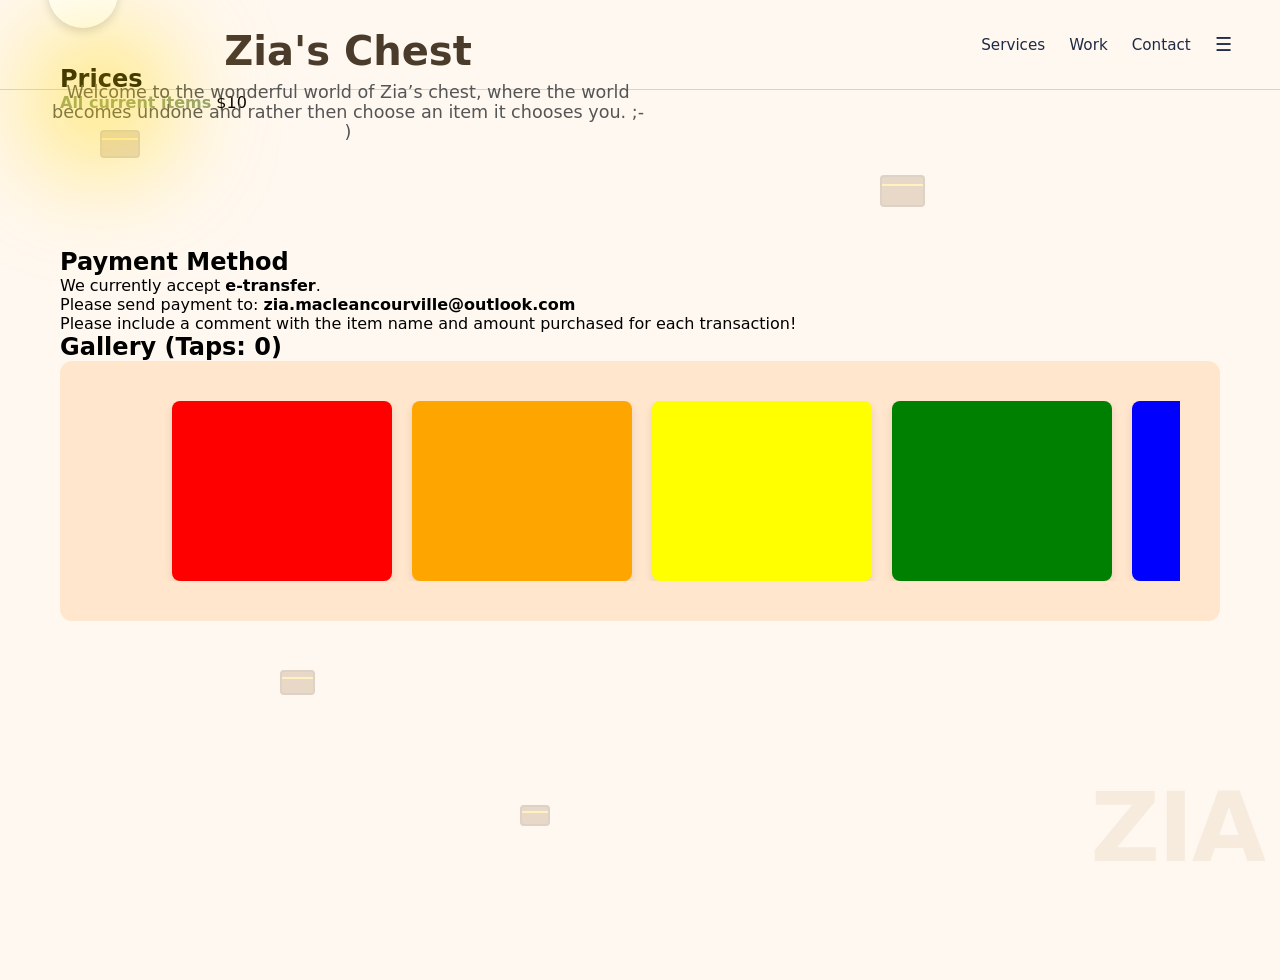
==== main.html @ 7acee08a "added basic page with info on company, basic ui - needs to be updated (main files)" ====
<!DOCTYPE html>
<html lang="en">

<head>
  <meta charset="UTF-8">
  <title>Zia's Jewelry</title>
  <link rel="stylesheet" href="main.css?v=999">

</head>

<body>
  
  <div class="background-image"></div>


  <div class="main-page">
  <div class="cursor-glow"></div>
    <!-- Floating decorative chests -->
    <div class="floating-chest" style="--size:40px; --top:10%; --left:5%; --speed:6s;"></div>
    <div class="floating-chest" style="--size:30px; --top:40%; --left:80%; --speed:4s;"></div>
    <div class="floating-chest" style="--size:35px; --top:70%; --left:20%; --speed:5s;"></div>
    <div class="floating-chest" style="--size:25px; --top:60%; --left:60%; --speed:6.5s;"></div>
    <div class="floating-chest" style="--size:45px; --top:15%; --left:70%; --speed:5.5s;"></div>
    <div class="floating-chest" style="--size:30px; --top:85%; --left:40%; --speed:7s;"></div>

    <!-- Page content -->
    <header class="site-header">
      <div class="|header-left">
        <div class="logo-circle">
          <img scr="images/Logo_Zia_Chest.png" alt ="Zia Logo">
        </div>
        <h1>Zia's Chest</h1>
        <p class="Message">Welcome to the wonderful world of Zia’s chest, where the world becomes undone and rather then choose an item it
          chooses you. ;- )</p>
      </div>

      <nav class="header-right">
        <div class="header-item nav">Services</div>
        <div class="header-item nav">Work</div>
        <div class="header-item nav">Contact</div>
        <div class="header-item nav menu">☰</div>
      </nav>
    </header>

    <section class="pricing">
      <h2>Prices</h2>
      <div class="item">
        <span class="item-name">All current items</span>
        <span class="item-price">$10</span>
        <div class="hover-box">Pay what you can!</div>
      </div>
    </section>

    <section class="payment">
      <h2>Payment Method</h2>
      <p>We currently accept <strong>e-transfer</strong>.</p>
      <p>Please send payment to: <strong>zia.macleancourville@outlook.com</strong></p>
      <p>Please include a comment with the item name and amount purchased for each transaction!</p>
    </section>
  
    <section class="photos">
      <h2>Gallery (Taps: <span id="tapCounter">0</span>)</h2>
      <div class="gallery-viewport">
        <div class="gallery-box">
        <div class="gallery-track" id="galleryTrack">
          <div class="photo-item" style="background: red;" data-title="Ruby Gem" data-price="$10" data-desc="A brilliant red stone."></div>
          <div class="photo-item" style="background: orange;" data-title="Amber Glow" data-price="$10" data-desc="Warm orange hues."></div>
          <div class="photo-item" style="background: yellow;" data-title="Sun Citrine" data-price="$10" data-desc="Bright yellow sparkles."></div>
          <div class="photo-item" style="background: green;" data-title="Emerald Cut" data-price="$10" data-desc="Deep forest green gem."></div>
          <div class="photo-item" style="background: blue;" data-title="Sapphire Blue" data-price="$10" data-desc="Ocean blue sapphire."></div>
          <div class="photo-item" style="background: indigo;" data-title="Indigo Bead" data-price="$10" data-desc="Mystic dark indigo."></div>
          <div class="photo-item" style="background: violet;" data-title="Amethyst" data-price="$10" data-desc="Royal purple crystal."></div>
          <div class="photo-item" style="background: pink;" data-title="Rose Quartz" data-price="$10" data-desc="Soft romantic pink."></div>
          <div class="photo-item" style="background: brown;" data-title="Tiger Eye" data-price="$10" data-desc="Earthy natural brown."></div>
          
          <div class="photo-item" style="background: red;"></div>
          <div class="photo-item" style="background: orange;"></div>
          <div class="photo-item" style="background: yellow;"></div>
          <div class="photo-item" style="background: green;"></div>
        </div>
      </div>
    </div>
    </section>
    
    <div id="photoModal" class="modal-overlay">
      <div class="modal-card">
        <button class="close-btn" id="closeBtn">&times;</button>
        <div class="modal-body">
          <div class="modal-image-view" id="modalImage"></div>
          <div class="modal-info-panel">
            <h3 id="modalTitle">Item Name</h3>
            <p id="modalDesc">Description goes here...</p>
            <div class="modal-price" id="modalPrice">$10</div>
          </div>
        </div>
      </div>
    </div>


  <!-- Large corner name -->
  <div class="corner-name">ZIA</div>

  </div>

  <script src="main.js"></script>
</body>

</html>
---- main.css ----
/* General paramathers*/


* {
  box-sizing: border-box;
  margin: 0;
  padding: 0;
}
.main-page {
  position: relative;
  z-index: 1;
}

.background-image {
  position: fixed;
  top: 50%;
  left: 50%;

  width: 100vh;
  height: 100vw;

  background-image: url("images/Gemini_Generated_Image_mdled3mdled3mdle.png"); /* update path */
  background-size: cover;
  background-position: center;
  background-repeat: no-repeat;

  transform: translate(-50%, -50%) rotate(90deg);

  z-index: -5;
  pointer-events: none;
}


body {
  font-family: system-ui, -apple-system, BlinkMacSystemFont, sans-serif;
  background: #fff8f0; /* Restored original cream */
  min-height: 100vh;
  overflow-x: hidden;
  position: relative;
  padding: 40px;
}

.title {
  text-align: center;
  margin-bottom: 40px;
}

.main-page {
  padding: 2rem;
  position: relative;
  z-index: 1;
  min-height: 100vh;  /* Ensures the page is tall enough to show chests at the bottom */
  width: 100%;
  padding: 20px;
}


/* Header code-----*/



.header-row {
  display: flex;
  align-items: center;
  justify-content: center;
  gap: 1.5rem;
  margin-bottom: 3rem;
}

/* Circular logo container */
.logo-circle {
  width: 70px;
  height: 70px;

  margin-top: 10px;

  border-radius: 50%;
  background: #fff;
  overflow: hidden;
  flex-shrink: 0;

  display: flex;
  align-items: center;
  justify-content: center;

  box-shadow: 0 4px 10px rgba(0,0,0,0.15);
}

/* Logo image inside circle */
.logo-circle img {
  
  width: 100%;
  height: 100%;
  object-fit: contain;
}

/* Text block */
.header-text h1 {
  font-size: 2.2rem;
  color: #4b3b2a;
  margin-bottom: 0.4rem;
}

.header-text p {
  max-width: 500px;
  color: #555;
  font-size: 1.05rem;
}



.site-header {
  position: fixed;
  top: 0;
  left: 0;

  width: 100%;
  height: 10vh;

  display: flex;
  align-items: center;
  justify-content: space-between;

  padding: 0 3rem;

  background: transparent;
  border-bottom: 1px solid rgba(0,0,0,0.15);

  z-index: 10;
  pointer-events: auto;
}


.header-left,
.header-right {
  display: flex;
  align-items: center;
  gap: 1.5rem;
}

.header-item {
  position: relative;
  cursor: pointer;
  font-size: 0.95rem;
  color: #1f2a44; /* cool contrast to beige */
  transition: transform 0.2s ease;
}

/* Slight expansion */
.header-item:hover {
  transform: scale(1.05);
}

/* Underline */
.header-item::after {
  content: "";
  position: absolute;
  left: 0;
  bottom: -4px;
  width: 0%;
  height: 1px;
  background: currentColor;
  transition: width 0.25s ease;
}

.header-item:hover::after {
  width: 100%;
}


.logo {
  font-weight: 800;
  letter-spacing: 1px;
}

.title {
  font-weight: 600;
}

.message {
  font-size: 0.85rem;
  opacity: 0.75;
}

.menu {
  font-size: 1.2rem;
}

/* --- RESTORED HEADER & TEXT --- */
header {
  text-align: center;
  margin-bottom: 3rem;
}
.message{
  position: relative;
  text-align: left;

}
header h1 {
  font-size: 2.5rem;
  margin-bottom: 0.5rem;
  color: #4b3b2a; /* Original wood-dark */
}

header p {
  font-size: 1.1rem;
  color: #555;
  max-width: 600px;
  margin: 0 auto;
}

/* --- Main content --- */
.pricing, .payment {
  margin-top: 7em;
}

.pricing{
  margin-top: 5px;
}

.item {
  position: relative;
  display: inline-block;
  margin-right: 2rem;
  margin-bottom: 1.5rem;
  cursor: pointer;
}

.item-name {
  font-weight: bold;
  color: #8fa16f; /* Restored vintage green */
}

.hover-box {
  position: absolute;
  top: 120%;
  left: 50%;
  transform: translateX(-50%);
  background: #ffdca8;
  padding: 0.4rem 0.8rem;
  border-radius: 6px;
  box-shadow: 0 6px 12px rgba(0,0,0,0.15);
  opacity: 0;
  pointer-events: none;
  transition: opacity 0.25s ease;
  font-size: 0.85rem;
  white-space: nowrap;
}

.item:hover .hover-box {
  opacity: 1;
}


/* Gallery Viewport ----------- Code */
.gallery-viewport {
  width: 100%;
  overflow: hidden;
  background: #ffe6cc;
  padding: 2.5rem;
  border-radius: 12px;
  position: relative;
}

.gallery-box {
  width: 100%;
  overflow: hidden;
  padding: 0 2rem; /* side padding inside viewport */
}

.gallery-track {
  display: flex;
  gap: 20px;
  width: max-content;
  animation: slideGallery 25s linear infinite;
  margin-left: 2.5rem;
  margin-right: 2.5rem;
}

.photo-item {
  width: 220px;
  height: 180px;
  flex-shrink: 0;
  border-radius: 8px;
  cursor: pointer;
  box-shadow: 0 4px 10px rgba(0,0,0,0.1);
}

/* Loop Animation: 9 items * (220px + 20px gap) = 2160px */
@keyframes slideGallery {
  0% { transform: translateX(0); }
  100% { transform: translateX(-2160px); } /* 2160 + 50 px padding */
}

/* Modal Overlay */
.modal-overlay {
  display: none; 
  position: fixed;
  top: 0; left: 0;
  width: 100%; height: 100%;
  background: rgba(0, 0, 0, 0.8);
  z-index: 2000;
  justify-content: center;
  align-items: center;
}

.modal-card {
  width: 70%;
  height: 70%;
  background: white;
  border-radius: 15px;
  display: flex; /* Side-by-side layout */
  overflow: hidden;
  position: relative;
}

.modal-image-view {
  flex: 2; /* 2/3 space */
  background: #eee;
}

.modal-info-panel {
  flex: 1; /* 1/3 space */
  background: #ffdca8; /* Your Golden Background */
  padding: 3rem;
  display: flex;
  flex-direction: column;
  justify-content: center;
  gap: 1.5rem;
}

.close-btn {
  position: absolute;
  top: 10px; right: 20px;
  background: none; border: none;
  font-size: 2.5rem; cursor: pointer;
}


.corner-name {
  position: fixed;   /* Stays in place during scroll */
  bottom: 1rem;      /* 1 unit from the bottom */
  right: 1rem;       /* 1 unit from the right */
  font-size: 6rem;   /* Large, impactful size */
  font-weight: 900;  /* Extra bold */
  color: rgba(200, 160, 120, 0.15); /* Very light tan/gold with 15% opacity */
  z-index: 0;        /* Sits behind your text and gallery */
  pointer-events: none; /* Allows you to click "through" it */
  user-select: none;    /* Prevents users from accidentally highlighting the text */
  letter-spacing: -2px; /* Tightens the letters for a modern look */
}


/*.   Floating chest!!!! ---- */

.floating-chest {
  position: absolute;
  /* Use the variables from your HTML */
  width: var(--size);
  height: calc(var(--size) * 0.7); /* Makes it a rectangular chest shape */
  top: var(--top);
  left: var(--left);
  
  /* Visuals */
  background-color: #8b5a2b;
  border: 2px solid #5d3a1a;
  border-radius: 4px;
  opacity: 0.2;            /* Subtle transparency */
  z-index: -1;             /* Behind the text */
  pointer-events: none;    /* Can't be clicked/blocked */
  
  /* Movement */
  animation: floatDrift var(--speed) ease-in-out infinite;
}

/* That yellow line you saw - let's make it a proper lid */
.floating-chest::after {
  content: '';
  position: absolute;
  top: 25%;
  left: 0;
  width: 100%;
  height: 2px;
  background-color: #ffd700; /* Gold latch line */
}

@keyframes floatDrift {
  0%, 100% { transform: translate(0, 0) rotate(0deg); }
  33% { transform: translate(30px, -50px) rotate(10deg); }
  66% { transform: translate(-20px, -20px) rotate(-5deg); }
}

/* cursor glow animation*/


.cursor-glow {
  position: fixed;
  top: 0;
  left: 0;
  width: 200px;          /* Increased size to make it visible */
  height: 200px;
  background: radial-gradient(circle, rgba(255,215,0,0.8) 0%, rgba(255,215,0,0) 70%); 
  border-radius: 50%;
  pointer-events: none; 
  z-index: 99999;       /* Max priority */
  filter: blur(50px);    /* Reduced blur slightly to ensure it's visible */
  opacity: 0.2;

  /* This centers the glow on the mouse tip */
 
  
  /* Ensure it's not hidden */
  display: block !important;
  opacity: 1 !important;
  
}

.cursor-trail {
  position: fixed;
  width: 100px;
  height: 100px;
  background: radial-gradient(circle, rgba(255, 239, 151, 0.5) 0%, rgba(255,215,0,0) 70%);
  border-radius: 50%;
  pointer-events: none;
  z-index: 9998;
  opacity: 0.1;
  transform: none;
  animation: fadeTrail 0.6s forwards;

  
}

@keyframes fadeTrail {
  0% {
    opacity: 0.5;
    transform: scale(1) translate(-50%, -50%);
  }
  100% {
    opacity: 0;
    transform: scale(0.3) translate(-50%, -50%);
  }

}
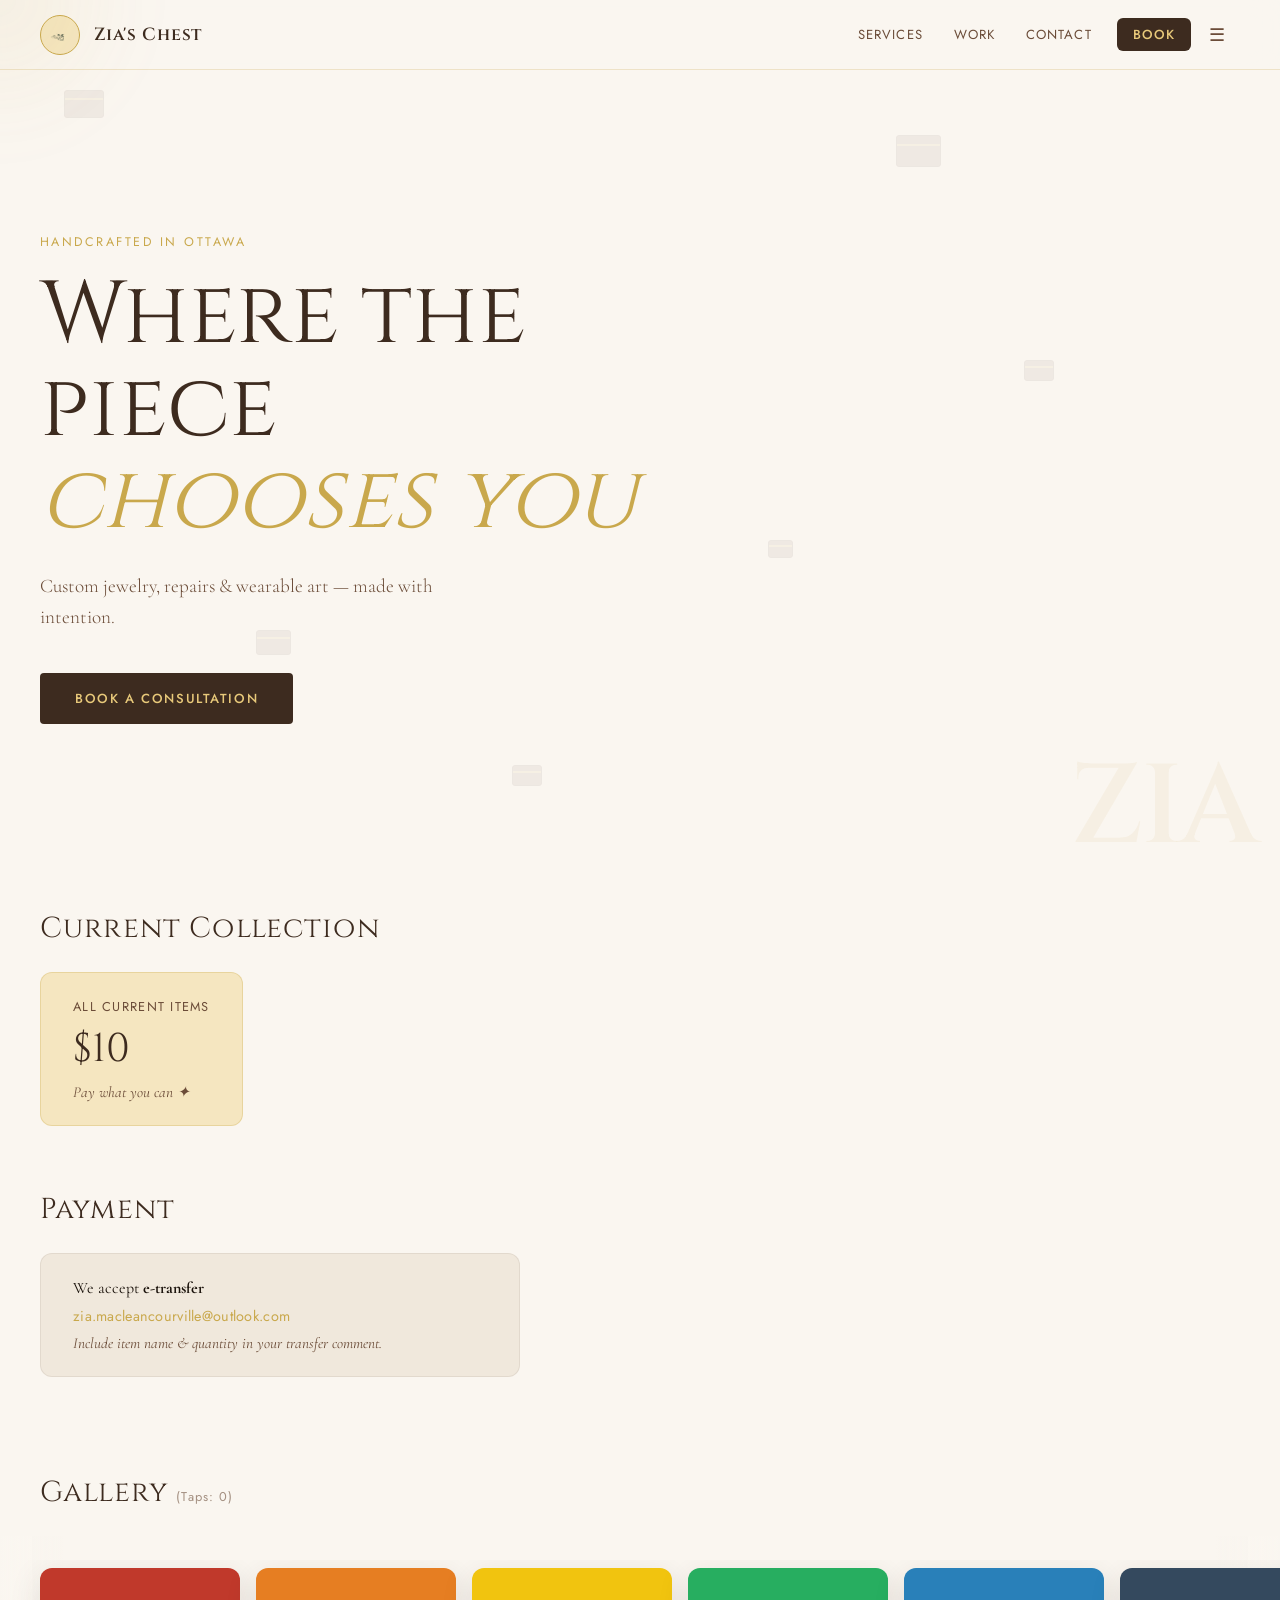
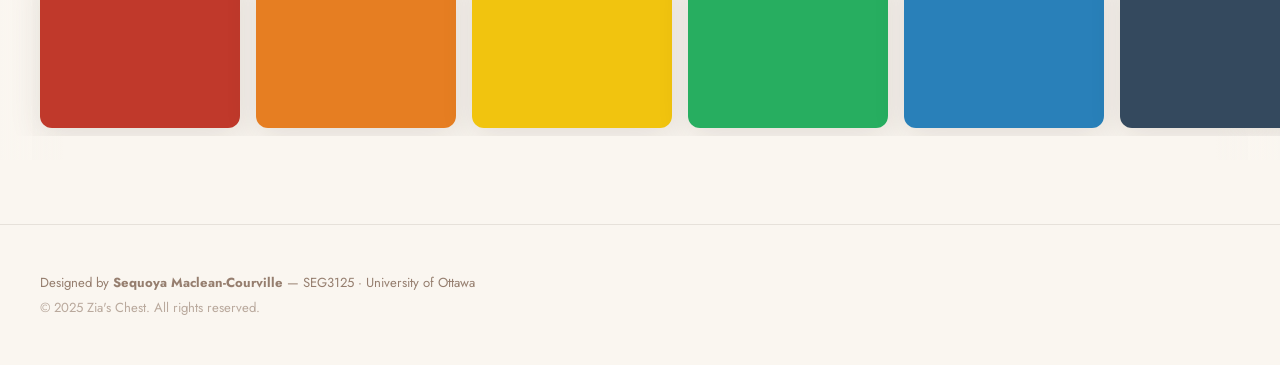
==== commit 8e5cf611: "changed the layout to ahve two columns, this way the content is easier to digest" ====
--- a/main.html
+++ b/main.html
@@ -1,108 +1,332 @@
 <!DOCTYPE html>
 <html lang="en">
-
 <head>
   <meta charset="UTF-8">
-  <title>Zia's Jewelry</title>
-  <link rel="stylesheet" href="main.css?v=999">
-
+  <meta name="viewport" content="width=device-width, initial-scale=1.0">
+  <title>Zia's Chest</title>
+  <link rel="preconnect" href="https://fonts.googleapis.com">
+  <link rel="preconnect" href="https://fonts.gstatic.com" crossorigin>
+  <link href="https://fonts.googleapis.com/css2?family=Cormorant+Garamond:ital,wght@0,300;0,400;0,600;1,300;1,400&family=Cinzel:wght@400;600&family=Jost:wght@300;400;500&display=swap" rel="stylesheet">
+  <link rel="stylesheet" href="main.css">
 </head>
-
 <body>
-  
+
   <div class="background-image"></div>
-
+  <div class="cursor-glow"></div>
+
+  <!-- Floating decorative chests -->
+  <div class="floating-chest" style="--size:40px; --top:10%; --left:5%; --speed:6s;"></div>
+  <div class="floating-chest" style="--size:30px; --top:40%; --left:80%; --speed:4s;"></div>
+  <div class="floating-chest" style="--size:35px; --top:70%; --left:20%; --speed:5s;"></div>
+  <div class="floating-chest" style="--size:25px; --top:60%; --left:60%; --speed:6.5s;"></div>
+  <div class="floating-chest" style="--size:45px; --top:15%; --left:70%; --speed:5.5s;"></div>
+  <div class="floating-chest" style="--size:30px; --top:85%; --left:40%; --speed:7s;"></div>
 
   <div class="main-page">
-  <div class="cursor-glow"></div>
-    <!-- Floating decorative chests -->
-    <div class="floating-chest" style="--size:40px; --top:10%; --left:5%; --speed:6s;"></div>
-    <div class="floating-chest" style="--size:30px; --top:40%; --left:80%; --speed:4s;"></div>
-    <div class="floating-chest" style="--size:35px; --top:70%; --left:20%; --speed:5s;"></div>
-    <div class="floating-chest" style="--size:25px; --top:60%; --left:60%; --speed:6.5s;"></div>
-    <div class="floating-chest" style="--size:45px; --top:15%; --left:70%; --speed:5.5s;"></div>
-    <div class="floating-chest" style="--size:30px; --top:85%; --left:40%; --speed:7s;"></div>
-
-    <!-- Page content -->
-    <header class="site-header">
-      <div class="|header-left">
+
+    <!-- HEADER -->
+    <header class="site-header" id="siteHeader">
+      <div class="header-left">
         <div class="logo-circle">
-          <img scr="images/Logo_Zia_Chest.png" alt ="Zia Logo">
-        </div>
-        <h1>Zia's Chest</h1>
-        <p class="Message">Welcome to the wonderful world of Zia’s chest, where the world becomes undone and rather then choose an item it
-          chooses you. ;- )</p>
-      </div>
-
+          <img src="images/Logo_Zia_Chest.png" alt="Zia Logo">
+        </div>
+        <span class="brand-name">Zia's Chest</span>
+      </div>
       <nav class="header-right">
-        <div class="header-item nav">Services</div>
-        <div class="header-item nav">Work</div>
-        <div class="header-item nav">Contact</div>
-        <div class="header-item nav menu">☰</div>
+        <div class="header-item nav" data-modal="services">Services</div>
+        <div class="header-item nav" data-modal="work">Work</div>
+        <div class="header-item nav" data-modal="contact">Contact</div>
+        <div class="header-item nav book-btn" data-modal="booking">Book</div>
+        <div class="header-item nav menu-btn">☰</div>
       </nav>
     </header>
 
-    <section class="pricing">
-      <h2>Prices</h2>
-      <div class="item">
-        <span class="item-name">All current items</span>
-        <span class="item-price">$10</span>
-        <div class="hover-box">Pay what you can!</div>
+    <!-- HERO -->
+    <section class="hero">
+      <div class="hero-content">
+        <p class="hero-eyebrow">Handcrafted in Ottawa</p>
+        <h1 class="hero-title">Where the piece<br><em>chooses you</em></h1>
+        <p class="hero-sub">Custom jewelry, repairs & wearable art — made with intention.</p>
+        <button class="cta-btn" data-modal="booking">Book a Consultation</button>
       </div>
     </section>
 
-    <section class="payment">
-      <h2>Payment Method</h2>
-      <p>We currently accept <strong>e-transfer</strong>.</p>
-      <p>Please send payment to: <strong>zia.macleancourville@outlook.com</strong></p>
-      <p>Please include a comment with the item name and amount purchased for each transaction!</p>
+    <!-- PRICING -->
+    <section class="pricing-section">
+      <h2 class="section-title">Current Collection</h2>
+      <div class="pricing-row">
+        <div class="price-card">
+          <span class="price-label">All current items</span>
+          <span class="price-amount">$10</span>
+          <span class="price-note">Pay what you can ✦</span>
+        </div>
+      </div>
     </section>
-  
+
+    <!-- PAYMENT -->
+    <section class="payment-section">
+      <h2 class="section-title">Payment</h2>
+      <div class="payment-card">
+        <p>We accept <strong>e-transfer</strong></p>
+        <p class="payment-email">zia.macleancourville@outlook.com</p>
+        <p class="payment-note">Include item name & quantity in your transfer comment.</p>
+      </div>
+    </section>
+
+    <!-- GALLERY -->
     <section class="photos">
-      <h2>Gallery (Taps: <span id="tapCounter">0</span>)</h2>
+      <h2 class="section-title">Gallery <span class="tap-count">(Taps: <span id="tapCounter">0</span>)</span></h2>
       <div class="gallery-viewport">
         <div class="gallery-box">
-        <div class="gallery-track" id="galleryTrack">
-          <div class="photo-item" style="background: red;" data-title="Ruby Gem" data-price="$10" data-desc="A brilliant red stone."></div>
-          <div class="photo-item" style="background: orange;" data-title="Amber Glow" data-price="$10" data-desc="Warm orange hues."></div>
-          <div class="photo-item" style="background: yellow;" data-title="Sun Citrine" data-price="$10" data-desc="Bright yellow sparkles."></div>
-          <div class="photo-item" style="background: green;" data-title="Emerald Cut" data-price="$10" data-desc="Deep forest green gem."></div>
-          <div class="photo-item" style="background: blue;" data-title="Sapphire Blue" data-price="$10" data-desc="Ocean blue sapphire."></div>
-          <div class="photo-item" style="background: indigo;" data-title="Indigo Bead" data-price="$10" data-desc="Mystic dark indigo."></div>
-          <div class="photo-item" style="background: violet;" data-title="Amethyst" data-price="$10" data-desc="Royal purple crystal."></div>
-          <div class="photo-item" style="background: pink;" data-title="Rose Quartz" data-price="$10" data-desc="Soft romantic pink."></div>
-          <div class="photo-item" style="background: brown;" data-title="Tiger Eye" data-price="$10" data-desc="Earthy natural brown."></div>
-          
-          <div class="photo-item" style="background: red;"></div>
-          <div class="photo-item" style="background: orange;"></div>
-          <div class="photo-item" style="background: yellow;"></div>
-          <div class="photo-item" style="background: green;"></div>
-        </div>
-      </div>
-    </div>
+          <div class="gallery-track" id="galleryTrack">
+            <div class="photo-item" style="background:#c0392b;" data-title="Ruby Gem" data-price="$10" data-desc="A brilliant red stone."></div>
+            <div class="photo-item" style="background:#e67e22;" data-title="Amber Glow" data-price="$10" data-desc="Warm orange hues."></div>
+            <div class="photo-item" style="background:#f1c40f;" data-title="Sun Citrine" data-price="$10" data-desc="Bright yellow sparkles."></div>
+            <div class="photo-item" style="background:#27ae60;" data-title="Emerald Cut" data-price="$10" data-desc="Deep forest green gem."></div>
+            <div class="photo-item" style="background:#2980b9;" data-title="Sapphire Blue" data-price="$10" data-desc="Ocean blue sapphire."></div>
+            <div class="photo-item" style="background:#34495e;" data-title="Indigo Bead" data-price="$10" data-desc="Mystic dark indigo."></div>
+            <div class="photo-item" style="background:#8e44ad;" data-title="Amethyst" data-price="$10" data-desc="Royal purple crystal."></div>
+            <div class="photo-item" style="background:#e91e8c;" data-title="Rose Quartz" data-price="$10" data-desc="Soft romantic pink."></div>
+            <div class="photo-item" style="background:#795548;" data-title="Tiger Eye" data-price="$10" data-desc="Earthy natural brown."></div>
+            <!-- Duplicates for seamless loop -->
+            <div class="photo-item" style="background:#c0392b;"></div>
+            <div class="photo-item" style="background:#e67e22;"></div>
+            <div class="photo-item" style="background:#f1c40f;"></div>
+            <div class="photo-item" style="background:#27ae60;"></div>
+          </div>
+        </div>
+      </div>
     </section>
-    
-    <div id="photoModal" class="modal-overlay">
-      <div class="modal-card">
-        <button class="close-btn" id="closeBtn">&times;</button>
-        <div class="modal-body">
-          <div class="modal-image-view" id="modalImage"></div>
-          <div class="modal-info-panel">
-            <h3 id="modalTitle">Item Name</h3>
-            <p id="modalDesc">Description goes here...</p>
-            <div class="modal-price" id="modalPrice">$10</div>
-          </div>
-        </div>
-      </div>
-    </div>
-
-
-  <!-- Large corner name -->
+
+    <!-- FOOTER -->
+    <footer class="site-footer">
+      <p>Designed by <strong>Sequoya Maclean-Courville</strong> &mdash; SEG3125 &middot; University of Ottawa</p>
+      <p class="footer-copy">&copy; 2025 Zia's Chest. All rights reserved.</p>
+    </footer>
+
+  </div>
+
+  <!-- CORNER NAME -->
   <div class="corner-name">ZIA</div>
 
+  <!-- ═══════════════ MODALS ═══════════════ -->
+
+  <!-- SERVICES MODAL -->
+  <div class="modal-overlay" id="modal-services">
+    <div class="modal-panel">
+      <button class="modal-close">&times;</button>
+      <h2 class="modal-title">Our Services</h2>
+      <div class="services-grid">
+        <div class="service-card">
+          <div class="service-icon">✦</div>
+          <h3>Custom Pieces</h3>
+          <p>Collaborate with Zia to design a one-of-a-kind piece from scratch.</p>
+        </div>
+        <div class="service-card">
+          <div class="service-icon">⟳</div>
+          <h3>Jewelry Repair</h3>
+          <p>Restore your cherished pieces — clasps, resizing, stone replacement.</p>
+        </div>
+        <div class="service-card">
+          <div class="service-icon">◈</div>
+          <h3>Memorial Jewelry</h3>
+          <p>Transform meaningful materials into lasting wearable memories.</p>
+        </div>
+        <div class="service-card">
+          <div class="service-icon">❋</div>
+          <h3>Gift Consultation</h3>
+          <p>Not sure what to give? Let Zia help you find the perfect piece.</p>
+        </div>
+      </div>
+    </div>
+  </div>
+
+  <!-- WORK MODAL -->
+  <div class="modal-overlay" id="modal-work">
+    <div class="modal-panel">
+      <button class="modal-close">&times;</button>
+      <h2 class="modal-title">Our Work</h2>
+      <p class="modal-sub">A selection of pieces from Zia's portfolio.</p>
+      <div class="work-grid">
+        <div class="work-item" style="background:#c0392b;"></div>
+        <div class="work-item" style="background:#8e44ad;"></div>
+        <div class="work-item" style="background:#27ae60;"></div>
+        <div class="work-item" style="background:#2980b9;"></div>
+        <div class="work-item" style="background:#e91e8c;"></div>
+        <div class="work-item" style="background:#795548;"></div>
+      </div>
+    </div>
+  </div>
+
+  <!-- CONTACT MODAL -->
+  <div class="modal-overlay" id="modal-contact">
+    <div class="modal-panel modal-panel--narrow">
+      <button class="modal-close">&times;</button>
+      <h2 class="modal-title">Get in Touch</h2>
+      <div class="contact-info">
+        <div class="contact-row">
+          <span class="contact-icon">✉</span>
+          <div>
+            <p class="contact-label">Email</p>
+            <p class="contact-value">zia.macleancourville@outlook.com</p>
+          </div>
+        </div>
+        <div class="contact-row">
+          <span class="contact-icon">📍</span>
+          <div>
+            <p class="contact-label">Location</p>
+            <p class="contact-value">Ottawa, Ontario</p>
+          </div>
+        </div>
+        <div class="contact-row">
+          <span class="contact-icon">⏱</span>
+          <div>
+            <p class="contact-label">Response Time</p>
+            <p class="contact-value">Within 48 hours</p>
+          </div>
+        </div>
+      </div>
+    </div>
+  </div>
+
+  <!-- BOOKING MODAL (multi-step) -->
+  <div class="modal-overlay" id="modal-booking">
+    <div class="modal-panel modal-panel--booking">
+      <button class="modal-close">&times;</button>
+
+      <!-- Step indicators -->
+      <div class="step-indicators">
+        <div class="step-dot active" data-step="1"></div>
+        <div class="step-line"></div>
+        <div class="step-dot" data-step="2"></div>
+        <div class="step-line"></div>
+        <div class="step-dot" data-step="3"></div>
+        <div class="step-line"></div>
+        <div class="step-dot" data-step="4"></div>
+      </div>
+
+      <!-- STEP 1: Service Selection -->
+      <div class="booking-step active" id="step-1">
+        <h2 class="modal-title">Choose a Service</h2>
+        <p class="modal-sub">What brings you to Zia's Chest?</p>
+        <div class="booking-services-grid">
+          <div class="booking-service-card" data-service="Custom Piece">
+            <div class="bs-icon">✦</div>
+            <h3>Custom Piece</h3>
+            <p>Design something unique</p>
+          </div>
+          <div class="booking-service-card" data-service="Jewelry Repair">
+            <div class="bs-icon">⟳</div>
+            <h3>Jewelry Repair</h3>
+            <p>Restore a beloved piece</p>
+          </div>
+          <div class="booking-service-card" data-service="Memorial Jewelry">
+            <div class="bs-icon">◈</div>
+            <h3>Memorial Jewelry</h3>
+            <p>Turn memories into art</p>
+          </div>
+          <div class="booking-service-card" data-service="Gift Consultation">
+            <div class="bs-icon">❋</div>
+            <h3>Gift Consultation</h3>
+            <p>Find the perfect gift</p>
+          </div>
+        </div>
+        <div class="step-nav">
+          <span></span>
+          <button class="step-btn next-btn" id="next-1" disabled>Next →</button>
+        </div>
+      </div>
+
+      <!-- STEP 2: Date & Time -->
+      <div class="booking-step" id="step-2">
+        <h2 class="modal-title">Pick a Date & Time</h2>
+        <p class="modal-sub">Consultations are 30–60 minutes.</p>
+        <div class="datetime-grid">
+          <div class="input-group">
+            <label>Preferred Date</label>
+            <input type="date" id="booking-date" min="">
+          </div>
+          <div class="input-group">
+            <label>Preferred Time</label>
+            <select id="booking-time">
+              <option value="">Select a time</option>
+              <option>10:00 AM</option>
+              <option>11:00 AM</option>
+              <option>1:00 PM</option>
+              <option>2:00 PM</option>
+              <option>3:00 PM</option>
+              <option>4:00 PM</option>
+            </select>
+          </div>
+          <div class="input-group full-width">
+            <label>Notes (optional)</label>
+            <textarea id="booking-notes" placeholder="Tell Zia a bit about what you have in mind..."></textarea>
+          </div>
+        </div>
+        <div class="step-nav">
+          <button class="step-btn back-btn" data-target="1">← Back</button>
+          <button class="step-btn next-btn" id="next-2" disabled>Next →</button>
+        </div>
+      </div>
+
+      <!-- STEP 3: Contact Info -->
+      <div class="booking-step" id="step-3">
+        <h2 class="modal-title">Your Information</h2>
+        <p class="modal-sub">So Zia knows how to reach you.</p>
+        <div class="contact-form-grid">
+          <div class="input-group">
+            <label>First Name</label>
+            <input type="text" id="booking-firstname" placeholder="Amara">
+          </div>
+          <div class="input-group">
+            <label>Last Name</label>
+            <input type="text" id="booking-lastname" placeholder="Osei">
+          </div>
+          <div class="input-group full-width">
+            <label>Email Address</label>
+            <input type="email" id="booking-email" placeholder="you@example.com">
+          </div>
+          <div class="input-group full-width">
+            <label>Phone (optional)</label>
+            <input type="tel" id="booking-phone" placeholder="+1 (613) 000-0000">
+          </div>
+        </div>
+        <div class="step-nav">
+          <button class="step-btn back-btn" data-target="2">← Back</button>
+          <button class="step-btn next-btn" id="next-3" disabled>Next →</button>
+        </div>
+      </div>
+
+      <!-- STEP 4: Confirmation -->
+      <div class="booking-step" id="step-4">
+        <div class="confirm-icon">✦</div>
+        <h2 class="modal-title">You're all set!</h2>
+        <p class="modal-sub">Here's a summary of your booking request.</p>
+        <div class="confirm-summary" id="confirmSummary"></div>
+        <p class="confirm-note">Zia will reach out within 48 hours to confirm your appointment.</p>
+        <div class="step-nav centered">
+          <button class="step-btn cta-confirm" id="confirmBtn">Send Request ✦</button>
+        </div>
+      </div>
+
+    </div>
+  </div>
+
+  <!-- ITEM MODAL (gallery) -->
+  <div class="modal-overlay" id="photoModal">
+    <div class="modal-panel modal-panel--item">
+      <button class="modal-close" id="closeBtn">&times;</button>
+      <div class="item-modal-body">
+        <div class="item-modal-image" id="modalImage"></div>
+        <div class="item-modal-info">
+          <h3 id="modalTitle">Item Name</h3>
+          <p id="modalDesc">Description goes here...</p>
+          <div class="item-modal-price" id="modalPrice">$10</div>
+        </div>
+      </div>
+    </div>
   </div>
 
   <script src="main.js"></script>
 </body>
-
 </html>
--- a/main.css
+++ b/main.css
@@ -1,443 +1,919 @@
-/* General paramathers*/
-
-
-* {
-  box-sizing: border-box;
-  margin: 0;
-  padding: 0;
-}
+/* ═══════════════════════════════════════
+   ZIA'S CHEST — Design System
+   Palette: Cream / Deep Gold / Walnut / Blush
+═══════════════════════════════════════ */
+
+:root {
+  --cream:       #faf6f0;
+  --cream-dark:  #f0e8dc;
+  --gold:        #c9a84c;
+  --gold-light:  #e8c97a;
+  --gold-pale:   #f5e6c0;
+  --walnut:      #3d2b1f;
+  --walnut-mid:  #6b4c38;
+  --blush:       #d4a0a0;
+  --ink:         #1a120b;
+  --mist:        rgba(250,246,240,0.85);
+
+  --font-display: 'Cinzel', serif;
+  --font-body:    'Cormorant Garamond', serif;
+  --font-ui:      'Jost', sans-serif;
+
+  --radius:    12px;
+  --radius-lg: 20px;
+  --shadow:    0 8px 32px rgba(61,43,31,0.12);
+  --shadow-lg: 0 20px 60px rgba(61,43,31,0.2);
+}
+
+/* ── Reset ── */
+*, *::before, *::after { box-sizing: border-box; margin: 0; padding: 0; }
+
+html { scroll-behavior: smooth; }
+
+body {
+  font-family: var(--font-body);
+  background: var(--cream);
+  color: var(--ink);
+  min-height: 100vh;
+  overflow-x: hidden;
+}
+
+/* ── Background image ── */
+.background-image {
+  position: fixed;
+  inset: 0;
+  background-image: url("images/Gemini_Generated_Image_mdled3mdled3mdle.png");
+  background-size: cover;
+  background-position: center;
+  opacity: 0.07;
+  z-index: -5;
+  pointer-events: none;
+}
+
+/* ── Main page wrapper ── */
 .main-page {
   position: relative;
   z-index: 1;
-}
-
-.background-image {
+  padding-top: 80px; /* header height */
+}
+
+/* ══════════════════════════════════════
+   HEADER
+══════════════════════════════════════ */
+.site-header {
   position: fixed;
-  top: 50%;
-  left: 50%;
-
-  width: 100vh;
-  height: 100vw;
-
-  background-image: url("images/Gemini_Generated_Image_mdled3mdled3mdle.png"); /* update path */
-  background-size: cover;
-  background-position: center;
-  background-repeat: no-repeat;
-
-  transform: translate(-50%, -50%) rotate(90deg);
-
-  z-index: -5;
-  pointer-events: none;
-}
-
-
-body {
-  font-family: system-ui, -apple-system, BlinkMacSystemFont, sans-serif;
-  background: #fff8f0; /* Restored original cream */
-  min-height: 100vh;
-  overflow-x: hidden;
-  position: relative;
-  padding: 40px;
-}
-
-.title {
-  text-align: center;
-  margin-bottom: 40px;
-}
-
-.main-page {
-  padding: 2rem;
-  position: relative;
-  z-index: 1;
-  min-height: 100vh;  /* Ensures the page is tall enough to show chests at the bottom */
+  top: 0; left: 0;
   width: 100%;
-  padding: 20px;
-}
-
-
-/* Header code-----*/
-
-
-
-.header-row {
+  height: 70px;
+  display: flex;
+  align-items: center;
+  justify-content: space-between;
+  padding: 0 2.5rem;
+  background: var(--mist);
+  backdrop-filter: blur(16px);
+  -webkit-backdrop-filter: blur(16px);
+  border-bottom: 1px solid rgba(201,168,76,0.25);
+  z-index: 100;
+  transition: background 0.3s;
+}
+
+.site-header.scrolled {
+  background: rgba(250,246,240,0.97);
+  box-shadow: 0 2px 20px rgba(61,43,31,0.08);
+}
+
+.header-left {
+  display: flex;
+  align-items: center;
+  gap: 0.85rem;
+}
+
+.logo-circle {
+  width: 40px;
+  height: 40px;
+  border-radius: 50%;
+  background: var(--gold-pale);
+  border: 1.5px solid var(--gold);
+  overflow: hidden;
   display: flex;
   align-items: center;
   justify-content: center;
-  gap: 1.5rem;
-  margin-bottom: 3rem;
-}
-
-/* Circular logo container */
-.logo-circle {
-  width: 70px;
-  height: 70px;
-
-  margin-top: 10px;
-
-  border-radius: 50%;
-  background: #fff;
-  overflow: hidden;
   flex-shrink: 0;
-
-  display: flex;
-  align-items: center;
-  justify-content: center;
-
-  box-shadow: 0 4px 10px rgba(0,0,0,0.15);
-}
-
-/* Logo image inside circle */
+}
+
 .logo-circle img {
-  
   width: 100%;
   height: 100%;
   object-fit: contain;
 }
 
-/* Text block */
-.header-text h1 {
-  font-size: 2.2rem;
-  color: #4b3b2a;
-  margin-bottom: 0.4rem;
-}
-
-.header-text p {
-  max-width: 500px;
-  color: #555;
-  font-size: 1.05rem;
-}
-
-
-
-.site-header {
-  position: fixed;
-  top: 0;
-  left: 0;
-
-  width: 100%;
-  height: 10vh;
-
+.brand-name {
+  font-family: var(--font-display);
+  font-size: 1.1rem;
+  font-weight: 600;
+  color: var(--walnut);
+  letter-spacing: 0.05em;
+}
+
+.header-right {
   display: flex;
   align-items: center;
-  justify-content: space-between;
-
-  padding: 0 3rem;
-
-  background: transparent;
-  border-bottom: 1px solid rgba(0,0,0,0.15);
-
-  z-index: 10;
-  pointer-events: auto;
-}
-
-
-.header-left,
-.header-right {
+  gap: 0.25rem;
+}
+
+.header-item {
+  font-family: var(--font-ui);
+  font-size: 0.82rem;
+  font-weight: 400;
+  letter-spacing: 0.08em;
+  text-transform: uppercase;
+  color: var(--walnut-mid);
+  padding: 0.5rem 0.85rem;
+  cursor: pointer;
+  border-radius: 6px;
+  transition: all 0.2s ease;
+  position: relative;
+}
+
+.header-item:hover {
+  color: var(--walnut);
+  background: rgba(201,168,76,0.1);
+}
+
+.book-btn {
+  background: var(--walnut);
+  color: var(--gold-light) !important;
+  border-radius: 6px;
+  padding: 0.45rem 1rem;
+  margin-left: 0.5rem;
+  font-weight: 500;
+  transition: all 0.2s ease;
+}
+
+.book-btn:hover {
+  background: var(--walnut-mid) !important;
+  color: var(--gold-light) !important;
+  transform: translateY(-1px);
+}
+
+.menu-btn { font-size: 1.1rem; }
+
+/* ══════════════════════════════════════
+   HERO
+══════════════════════════════════════ */
+.hero {
+  min-height: 85vh;
   display: flex;
   align-items: center;
+  padding: 6rem 2.5rem 4rem;
+  position: relative;
+}
+
+.hero-content {
+  max-width: 600px;
+}
+
+.hero-eyebrow {
+  font-family: var(--font-ui);
+  font-size: 0.78rem;
+  font-weight: 400;
+  letter-spacing: 0.2em;
+  text-transform: uppercase;
+  color: var(--gold);
+  margin-bottom: 1.2rem;
+}
+
+.hero-title {
+  font-family: var(--font-display);
+  font-size: clamp(3rem, 7vw, 5.5rem);
+  font-weight: 400;
+  line-height: 1.05;
+  color: var(--walnut);
+  margin-bottom: 1.5rem;
+}
+
+.hero-title em {
+  font-style: italic;
+  color: var(--gold);
+}
+
+.hero-sub {
+  font-family: var(--font-body);
+  font-size: 1.2rem;
+  font-weight: 300;
+  color: var(--walnut-mid);
+  line-height: 1.6;
+  margin-bottom: 2.5rem;
+  max-width: 440px;
+}
+
+.cta-btn {
+  font-family: var(--font-ui);
+  font-size: 0.82rem;
+  letter-spacing: 0.12em;
+  text-transform: uppercase;
+  font-weight: 500;
+  background: var(--walnut);
+  color: var(--gold-light);
+  border: none;
+  padding: 1rem 2.2rem;
+  border-radius: 4px;
+  cursor: pointer;
+  transition: all 0.25s ease;
+}
+
+.cta-btn:hover {
+  background: var(--walnut-mid);
+  transform: translateY(-2px);
+  box-shadow: 0 8px 24px rgba(61,43,31,0.2);
+}
+
+/* ══════════════════════════════════════
+   SECTION TITLES
+══════════════════════════════════════ */
+.section-title {
+  font-family: var(--font-display);
+  font-size: 1.8rem;
+  font-weight: 400;
+  color: var(--walnut);
+  margin-bottom: 1.5rem;
+  letter-spacing: 0.04em;
+}
+
+/* ══════════════════════════════════════
+   PRICING
+══════════════════════════════════════ */
+.pricing-section {
+  padding: 4rem 2.5rem 2rem;
+}
+
+.pricing-row {
+  display: flex;
   gap: 1.5rem;
-}
-
-.header-item {
-  position: relative;
-  cursor: pointer;
+  flex-wrap: wrap;
+}
+
+.price-card {
+  background: var(--gold-pale);
+  border: 1px solid rgba(201,168,76,0.3);
+  border-radius: var(--radius);
+  padding: 1.5rem 2rem;
+  display: flex;
+  flex-direction: column;
+  gap: 0.4rem;
+  min-width: 200px;
+}
+
+.price-label {
+  font-family: var(--font-ui);
+  font-size: 0.8rem;
+  letter-spacing: 0.1em;
+  text-transform: uppercase;
+  color: var(--walnut-mid);
+}
+
+.price-amount {
+  font-family: var(--font-display);
+  font-size: 2.5rem;
+  color: var(--walnut);
+}
+
+.price-note {
+  font-family: var(--font-body);
+  font-style: italic;
   font-size: 0.95rem;
-  color: #1f2a44; /* cool contrast to beige */
-  transition: transform 0.2s ease;
-}
-
-/* Slight expansion */
-.header-item:hover {
-  transform: scale(1.05);
-}
-
-/* Underline */
-.header-item::after {
-  content: "";
-  position: absolute;
-  left: 0;
-  bottom: -4px;
-  width: 0%;
-  height: 1px;
-  background: currentColor;
-  transition: width 0.25s ease;
-}
-
-.header-item:hover::after {
-  width: 100%;
-}
-
-
-.logo {
-  font-weight: 800;
-  letter-spacing: 1px;
-}
-
-.title {
-  font-weight: 600;
-}
-
-.message {
-  font-size: 0.85rem;
-  opacity: 0.75;
-}
-
-.menu {
-  font-size: 1.2rem;
-}
-
-/* --- RESTORED HEADER & TEXT --- */
-header {
-  text-align: center;
-  margin-bottom: 3rem;
-}
-.message{
-  position: relative;
-  text-align: left;
-
-}
-header h1 {
-  font-size: 2.5rem;
-  margin-bottom: 0.5rem;
-  color: #4b3b2a; /* Original wood-dark */
-}
-
-header p {
-  font-size: 1.1rem;
-  color: #555;
-  max-width: 600px;
-  margin: 0 auto;
-}
-
-/* --- Main content --- */
-.pricing, .payment {
-  margin-top: 7em;
-}
-
-.pricing{
-  margin-top: 5px;
-}
-
-.item {
-  position: relative;
-  display: inline-block;
-  margin-right: 2rem;
-  margin-bottom: 1.5rem;
-  cursor: pointer;
-}
-
-.item-name {
-  font-weight: bold;
-  color: #8fa16f; /* Restored vintage green */
-}
-
-.hover-box {
-  position: absolute;
-  top: 120%;
-  left: 50%;
-  transform: translateX(-50%);
-  background: #ffdca8;
-  padding: 0.4rem 0.8rem;
-  border-radius: 6px;
-  box-shadow: 0 6px 12px rgba(0,0,0,0.15);
-  opacity: 0;
-  pointer-events: none;
-  transition: opacity 0.25s ease;
-  font-size: 0.85rem;
-  white-space: nowrap;
-}
-
-.item:hover .hover-box {
-  opacity: 1;
-}
-
-
-/* Gallery Viewport ----------- Code */
+  color: var(--walnut-mid);
+}
+
+/* ══════════════════════════════════════
+   PAYMENT
+══════════════════════════════════════ */
+.payment-section {
+  padding: 2rem 2.5rem 4rem;
+}
+
+.payment-card {
+  background: var(--cream-dark);
+  border-radius: var(--radius);
+  padding: 1.5rem 2rem;
+  display: flex;
+  flex-direction: column;
+  gap: 0.5rem;
+  max-width: 480px;
+  border: 1px solid rgba(61,43,31,0.08);
+}
+
+.payment-email {
+  font-family: var(--font-ui);
+  font-size: 0.9rem;
+  color: var(--gold);
+  letter-spacing: 0.02em;
+}
+
+.payment-note {
+  font-style: italic;
+  color: var(--walnut-mid);
+  font-size: 0.95rem;
+}
+
+/* ══════════════════════════════════════
+   GALLERY
+══════════════════════════════════════ */
+.photos {
+  padding: 2rem 0 4rem;
+}
+
+.photos .section-title {
+  padding: 0 2.5rem;
+}
+
+.tap-count {
+  font-family: var(--font-ui);
+  font-size: 0.8rem;
+  font-weight: 400;
+  color: var(--walnut-mid);
+  opacity: 0.6;
+}
+
 .gallery-viewport {
   width: 100%;
   overflow: hidden;
-  background: #ffe6cc;
-  padding: 2.5rem;
-  border-radius: 12px;
-  position: relative;
+  padding: 1.5rem 0;
+  background: linear-gradient(to right, var(--cream) 0%, transparent 5%, transparent 95%, var(--cream) 100%);
 }
 
 .gallery-box {
   width: 100%;
   overflow: hidden;
-  padding: 0 2rem; /* side padding inside viewport */
 }
 
 .gallery-track {
   display: flex;
-  gap: 20px;
+  gap: 16px;
   width: max-content;
-  animation: slideGallery 25s linear infinite;
-  margin-left: 2.5rem;
-  margin-right: 2.5rem;
+  animation: slideGallery 30s linear infinite;
+  padding: 0.5rem 2.5rem;
 }
 
 .photo-item {
-  width: 220px;
-  height: 180px;
+  width: 200px;
+  height: 160px;
   flex-shrink: 0;
-  border-radius: 8px;
+  border-radius: var(--radius);
   cursor: pointer;
-  box-shadow: 0 4px 10px rgba(0,0,0,0.1);
-}
-
-/* Loop Animation: 9 items * (220px + 20px gap) = 2160px */
+  box-shadow: var(--shadow);
+  transition: transform 0.2s ease, box-shadow 0.2s ease;
+}
+
+.photo-item:hover {
+  transform: translateY(-4px) scale(1.02);
+  box-shadow: var(--shadow-lg);
+}
+
 @keyframes slideGallery {
-  0% { transform: translateX(0); }
-  100% { transform: translateX(-2160px); } /* 2160 + 50 px padding */
-}
-
-/* Modal Overlay */
-.modal-overlay {
-  display: none; 
+  0%   { transform: translateX(0); }
+  100% { transform: translateX(-2160px); }
+}
+
+/* ══════════════════════════════════════
+   FOOTER
+══════════════════════════════════════ */
+.site-footer {
+  padding: 3rem 2.5rem;
+  border-top: 1px solid rgba(61,43,31,0.1);
+  display: flex;
+  flex-direction: column;
+  gap: 0.4rem;
+}
+
+.site-footer p {
+  font-family: var(--font-ui);
+  font-size: 0.82rem;
+  color: var(--walnut-mid);
+  opacity: 0.7;
+}
+
+.footer-copy { opacity: 0.45 !important; }
+
+/* ══════════════════════════════════════
+   CORNER NAME
+══════════════════════════════════════ */
+.corner-name {
   position: fixed;
-  top: 0; left: 0;
-  width: 100%; height: 100%;
-  background: rgba(0, 0, 0, 0.8);
-  z-index: 2000;
-  justify-content: center;
-  align-items: center;
-}
-
-.modal-card {
-  width: 70%;
-  height: 70%;
-  background: white;
-  border-radius: 15px;
-  display: flex; /* Side-by-side layout */
-  overflow: hidden;
-  position: relative;
-}
-
-.modal-image-view {
-  flex: 2; /* 2/3 space */
-  background: #eee;
-}
-
-.modal-info-panel {
-  flex: 1; /* 1/3 space */
-  background: #ffdca8; /* Your Golden Background */
-  padding: 3rem;
-  display: flex;
-  flex-direction: column;
-  justify-content: center;
-  gap: 1.5rem;
-}
-
-.close-btn {
-  position: absolute;
-  top: 10px; right: 20px;
-  background: none; border: none;
-  font-size: 2.5rem; cursor: pointer;
-}
-
-
-.corner-name {
-  position: fixed;   /* Stays in place during scroll */
-  bottom: 1rem;      /* 1 unit from the bottom */
-  right: 1rem;       /* 1 unit from the right */
-  font-size: 6rem;   /* Large, impactful size */
-  font-weight: 900;  /* Extra bold */
-  color: rgba(200, 160, 120, 0.15); /* Very light tan/gold with 15% opacity */
-  z-index: 0;        /* Sits behind your text and gallery */
-  pointer-events: none; /* Allows you to click "through" it */
-  user-select: none;    /* Prevents users from accidentally highlighting the text */
-  letter-spacing: -2px; /* Tightens the letters for a modern look */
-}
-
-
-/*.   Floating chest!!!! ---- */
-
+  bottom: 1rem;
+  right: 1.5rem;
+  font-family: var(--font-display);
+  font-size: 7rem;
+  font-weight: 600;
+  color: rgba(201,168,76,0.08);
+  z-index: 0;
+  pointer-events: none;
+  user-select: none;
+  letter-spacing: -3px;
+}
+
+/* ══════════════════════════════════════
+   FLOATING CHESTS
+══════════════════════════════════════ */
 .floating-chest {
-  position: absolute;
-  /* Use the variables from your HTML */
+  position: fixed;
   width: var(--size);
-  height: calc(var(--size) * 0.7); /* Makes it a rectangular chest shape */
+  height: calc(var(--size) * 0.7);
   top: var(--top);
   left: var(--left);
-  
-  /* Visuals */
-  background-color: #8b5a2b;
-  border: 2px solid #5d3a1a;
-  border-radius: 4px;
-  opacity: 0.2;            /* Subtle transparency */
-  z-index: -1;             /* Behind the text */
-  pointer-events: none;    /* Can't be clicked/blocked */
-  
-  /* Movement */
+  background: var(--walnut-mid);
+  border: 1.5px solid var(--walnut);
+  border-radius: 3px;
+  opacity: 0.07;
+  z-index: 0;
+  pointer-events: none;
   animation: floatDrift var(--speed) ease-in-out infinite;
 }
 
-/* That yellow line you saw - let's make it a proper lid */
 .floating-chest::after {
   content: '';
   position: absolute;
-  top: 25%;
+  top: 28%;
   left: 0;
   width: 100%;
-  height: 2px;
-  background-color: #ffd700; /* Gold latch line */
+  height: 1.5px;
+  background: var(--gold);
 }
 
 @keyframes floatDrift {
   0%, 100% { transform: translate(0, 0) rotate(0deg); }
-  33% { transform: translate(30px, -50px) rotate(10deg); }
-  66% { transform: translate(-20px, -20px) rotate(-5deg); }
-}
-
-/* cursor glow animation*/
-
-
+  33%       { transform: translate(20px, -40px) rotate(6deg); }
+  66%       { transform: translate(-15px, -15px) rotate(-4deg); }
+}
+
+/* ══════════════════════════════════════
+   CURSOR GLOW
+══════════════════════════════════════ */
 .cursor-glow {
   position: fixed;
-  top: 0;
-  left: 0;
-  width: 200px;          /* Increased size to make it visible */
-  height: 200px;
-  background: radial-gradient(circle, rgba(255,215,0,0.8) 0%, rgba(255,215,0,0) 70%); 
-  border-radius: 50%;
-  pointer-events: none; 
-  z-index: 99999;       /* Max priority */
-  filter: blur(50px);    /* Reduced blur slightly to ensure it's visible */
-  opacity: 0.2;
-
-  /* This centers the glow on the mouse tip */
- 
-  
-  /* Ensure it's not hidden */
-  display: block !important;
-  opacity: 1 !important;
-  
-}
-
-.cursor-trail {
-  position: fixed;
-  width: 100px;
-  height: 100px;
-  background: radial-gradient(circle, rgba(255, 239, 151, 0.5) 0%, rgba(255,215,0,0) 70%);
+  top: 0; left: 0;
+  width: 280px;
+  height: 280px;
+  background: radial-gradient(circle, rgba(201,168,76,0.18) 0%, transparent 70%);
   border-radius: 50%;
   pointer-events: none;
-  z-index: 9998;
-  opacity: 0.1;
-  transform: none;
-  animation: fadeTrail 0.6s forwards;
-
-  
-}
-
-@keyframes fadeTrail {
-  0% {
-    opacity: 0.5;
-    transform: scale(1) translate(-50%, -50%);
-  }
-  100% {
-    opacity: 0;
-    transform: scale(0.3) translate(-50%, -50%);
-  }
-
+  z-index: 9999;
+  filter: blur(40px);
+  opacity: 0.6;
+  transform: translate(-50%, -50%);
+}
+
+/* ══════════════════════════════════════
+   MODAL SYSTEM
+══════════════════════════════════════ */
+.modal-overlay {
+  display: none;
+  position: fixed;
+  inset: 0;
+  background: rgba(26,18,11,0.65);
+  backdrop-filter: blur(4px);
+  z-index: 1000;
+  justify-content: center;
+  align-items: center;
+  padding: 2rem;
+}
+
+.modal-overlay.open {
+  display: flex;
+}
+
+.modal-panel {
+  background: var(--cream);
+  border-radius: var(--radius-lg);
+  padding: 3rem;
+  width: 100%;
+  max-width: 720px;
+  max-height: 88vh;
+  overflow-y: auto;
+  position: relative;
+  box-shadow: var(--shadow-lg);
+  animation: modalIn 0.3s ease;
+}
+
+.modal-panel--narrow { max-width: 480px; }
+.modal-panel--booking { max-width: 680px; }
+.modal-panel--item { max-width: 640px; padding: 0; overflow: hidden; }
+
+@keyframes modalIn {
+  from { opacity: 0; transform: translateY(16px) scale(0.97); }
+  to   { opacity: 1; transform: translateY(0) scale(1); }
+}
+
+.modal-close {
+  position: absolute;
+  top: 1.2rem; right: 1.5rem;
+  background: none;
+  border: none;
+  font-size: 1.8rem;
+  color: var(--walnut-mid);
+  cursor: pointer;
+  line-height: 1;
+  transition: color 0.2s, transform 0.2s;
+}
+
+.modal-close:hover {
+  color: var(--walnut);
+  transform: scale(1.1);
+}
+
+.modal-title {
+  font-family: var(--font-display);
+  font-size: 1.9rem;
+  font-weight: 400;
+  color: var(--walnut);
+  margin-bottom: 0.5rem;
+  letter-spacing: 0.03em;
+}
+
+.modal-sub {
+  font-family: var(--font-body);
+  font-size: 1.05rem;
+  color: var(--walnut-mid);
+  font-style: italic;
+  margin-bottom: 2rem;
+}
+
+/* ── Services grid ── */
+.services-grid {
+  display: grid;
+  grid-template-columns: repeat(auto-fill, minmax(200px, 1fr));
+  gap: 1rem;
+}
+
+.service-card {
+  background: var(--gold-pale);
+  border: 1px solid rgba(201,168,76,0.25);
+  border-radius: var(--radius);
+  padding: 1.5rem;
+  transition: transform 0.2s, box-shadow 0.2s;
+}
+
+.service-card:hover {
+  transform: translateY(-3px);
+  box-shadow: var(--shadow);
+}
+
+.service-icon {
+  font-size: 1.6rem;
+  margin-bottom: 0.75rem;
+  color: var(--gold);
+}
+
+.service-card h3 {
+  font-family: var(--font-display);
+  font-size: 1.05rem;
+  font-weight: 600;
+  color: var(--walnut);
+  margin-bottom: 0.4rem;
+}
+
+.service-card p {
+  font-family: var(--font-body);
+  font-size: 0.95rem;
+  color: var(--walnut-mid);
+  line-height: 1.5;
+}
+
+/* ── Work grid ── */
+.work-grid {
+  display: grid;
+  grid-template-columns: repeat(3, 1fr);
+  gap: 0.75rem;
+  margin-top: 1rem;
+}
+
+.work-item {
+  aspect-ratio: 1;
+  border-radius: var(--radius);
+  cursor: pointer;
+  transition: transform 0.2s;
+}
+
+.work-item:hover { transform: scale(1.03); }
+
+/* ── Contact info ── */
+.contact-info {
+  display: flex;
+  flex-direction: column;
+  gap: 1.5rem;
+  margin-top: 1rem;
+}
+
+.contact-row {
+  display: flex;
+  align-items: flex-start;
+  gap: 1.2rem;
+  padding: 1.2rem;
+  background: var(--gold-pale);
+  border-radius: var(--radius);
+  border: 1px solid rgba(201,168,76,0.2);
+}
+
+.contact-icon {
+  font-size: 1.3rem;
+  flex-shrink: 0;
+  margin-top: 0.1rem;
+}
+
+.contact-label {
+  font-family: var(--font-ui);
+  font-size: 0.72rem;
+  letter-spacing: 0.12em;
+  text-transform: uppercase;
+  color: var(--walnut-mid);
+  margin-bottom: 0.25rem;
+}
+
+.contact-value {
+  font-family: var(--font-body);
+  font-size: 1.05rem;
+  color: var(--walnut);
+}
+
+/* ══════════════════════════════════════
+   BOOKING FLOW
+══════════════════════════════════════ */
+.step-indicators {
+  display: flex;
+  align-items: center;
+  justify-content: center;
+  gap: 0;
+  margin-bottom: 2.5rem;
+}
+
+.step-dot {
+  width: 28px;
+  height: 28px;
+  border-radius: 50%;
+  border: 2px solid var(--cream-dark);
+  background: var(--cream-dark);
+  display: flex;
+  align-items: center;
+  justify-content: center;
+  font-family: var(--font-ui);
+  font-size: 0.75rem;
+  color: var(--walnut-mid);
+  transition: all 0.3s ease;
+  flex-shrink: 0;
+}
+
+.step-dot.active {
+  border-color: var(--gold);
+  background: var(--gold);
+  color: var(--walnut);
+  font-weight: 600;
+}
+
+.step-dot.done {
+  border-color: var(--walnut);
+  background: var(--walnut);
+  color: var(--gold-light);
+}
+
+.step-line {
+  width: 60px;
+  height: 1px;
+  background: var(--cream-dark);
+  flex-shrink: 0;
+}
+
+/* Booking steps */
+.booking-step { display: none; }
+.booking-step.active { display: block; }
+
+/* Booking service cards */
+.booking-services-grid {
+  display: grid;
+  grid-template-columns: repeat(2, 1fr);
+  gap: 1rem;
+  margin-bottom: 2rem;
+}
+
+.booking-service-card {
+  background: var(--cream-dark);
+  border: 2px solid transparent;
+  border-radius: var(--radius);
+  padding: 1.5rem;
+  cursor: pointer;
+  transition: all 0.2s ease;
+  text-align: center;
+}
+
+.booking-service-card:hover {
+  border-color: rgba(201,168,76,0.4);
+  background: var(--gold-pale);
+}
+
+.booking-service-card.selected {
+  border-color: var(--gold);
+  background: var(--gold-pale);
+  box-shadow: 0 0 0 4px rgba(201,168,76,0.15);
+}
+
+.bs-icon {
+  font-size: 1.8rem;
+  color: var(--gold);
+  margin-bottom: 0.6rem;
+}
+
+.booking-service-card h3 {
+  font-family: var(--font-display);
+  font-size: 1rem;
+  font-weight: 600;
+  color: var(--walnut);
+  margin-bottom: 0.3rem;
+}
+
+.booking-service-card p {
+  font-family: var(--font-body);
+  font-size: 0.9rem;
+  color: var(--walnut-mid);
+  font-style: italic;
+}
+
+/* Form inputs */
+.datetime-grid,
+.contact-form-grid {
+  display: grid;
+  grid-template-columns: 1fr 1fr;
+  gap: 1.2rem;
+  margin-bottom: 2rem;
+}
+
+.input-group {
+  display: flex;
+  flex-direction: column;
+  gap: 0.4rem;
+}
+
+.input-group.full-width { grid-column: 1 / -1; }
+
+.input-group label {
+  font-family: var(--font-ui);
+  font-size: 0.75rem;
+  letter-spacing: 0.1em;
+  text-transform: uppercase;
+  color: var(--walnut-mid);
+}
+
+.input-group input,
+.input-group select,
+.input-group textarea {
+  font-family: var(--font-body);
+  font-size: 1rem;
+  color: var(--walnut);
+  background: var(--cream-dark);
+  border: 1.5px solid rgba(61,43,31,0.12);
+  border-radius: 8px;
+  padding: 0.75rem 1rem;
+  outline: none;
+  transition: border-color 0.2s;
+  width: 100%;
+}
+
+.input-group input:focus,
+.input-group select:focus,
+.input-group textarea:focus {
+  border-color: var(--gold);
+}
+
+.input-group textarea {
+  min-height: 100px;
+  resize: vertical;
+}
+
+/* Step nav */
+.step-nav {
+  display: flex;
+  justify-content: space-between;
+  align-items: center;
+  margin-top: 1rem;
+}
+
+.step-nav.centered { justify-content: center; }
+
+.step-btn {
+  font-family: var(--font-ui);
+  font-size: 0.82rem;
+  letter-spacing: 0.1em;
+  text-transform: uppercase;
+  font-weight: 500;
+  padding: 0.75rem 1.6rem;
+  border-radius: 6px;
+  cursor: pointer;
+  border: none;
+  transition: all 0.2s ease;
+}
+
+.next-btn {
+  background: var(--walnut);
+  color: var(--gold-light);
+}
+
+.next-btn:hover:not(:disabled) {
+  background: var(--walnut-mid);
+  transform: translateY(-1px);
+}
+
+.next-btn:disabled {
+  opacity: 0.35;
+  cursor: not-allowed;
+}
+
+.back-btn {
+  background: transparent;
+  color: var(--walnut-mid);
+  border: 1.5px solid rgba(61,43,31,0.15) !important;
+}
+
+.back-btn:hover {
+  border-color: rgba(61,43,31,0.3) !important;
+  color: var(--walnut);
+}
+
+/* Confirmation */
+.confirm-icon {
+  font-size: 3rem;
+  color: var(--gold);
+  text-align: center;
+  margin-bottom: 1rem;
+}
+
+.confirm-summary {
+  background: var(--gold-pale);
+  border: 1px solid rgba(201,168,76,0.3);
+  border-radius: var(--radius);
+  padding: 1.5rem;
+  margin: 1.5rem 0;
+  font-family: var(--font-body);
+  font-size: 1rem;
+  color: var(--walnut);
+  line-height: 1.8;
+}
+
+.confirm-note {
+  font-family: var(--font-body);
+  font-style: italic;
+  font-size: 0.95rem;
+  color: var(--walnut-mid);
+  text-align: center;
+  margin-bottom: 1.5rem;
+}
+
+.cta-confirm {
+  background: var(--gold);
+  color: var(--walnut);
+  font-size: 0.9rem;
+  padding: 0.9rem 2.5rem;
+  letter-spacing: 0.12em;
+}
+
+.cta-confirm:hover {
+  background: var(--gold-light);
+  transform: translateY(-2px);
+  box-shadow: 0 8px 24px rgba(201,168,76,0.3);
+}
+
+/* ── Item modal ── */
+.item-modal-body {
+  display: flex;
+  height: 400px;
+}
+
+.item-modal-image {
+  flex: 2;
+  background: #eee;
+}
+
+.item-modal-info {
+  flex: 1;
+  background: var(--gold-pale);
+  padding: 2.5rem;
+  display: flex;
+  flex-direction: column;
+  justify-content: center;
+  gap: 1rem;
+}
+
+.item-modal-info h3 {
+  font-family: var(--font-display);
+  font-size: 1.4rem;
+  color: var(--walnut);
+}
+
+.item-modal-info p {
+  font-family: var(--font-body);
+  font-style: italic;
+  color: var(--walnut-mid);
+}
+
+.item-modal-price {
+  font-family: var(--font-display);
+  font-size: 2rem;
+  color: var(--walnut);
 }
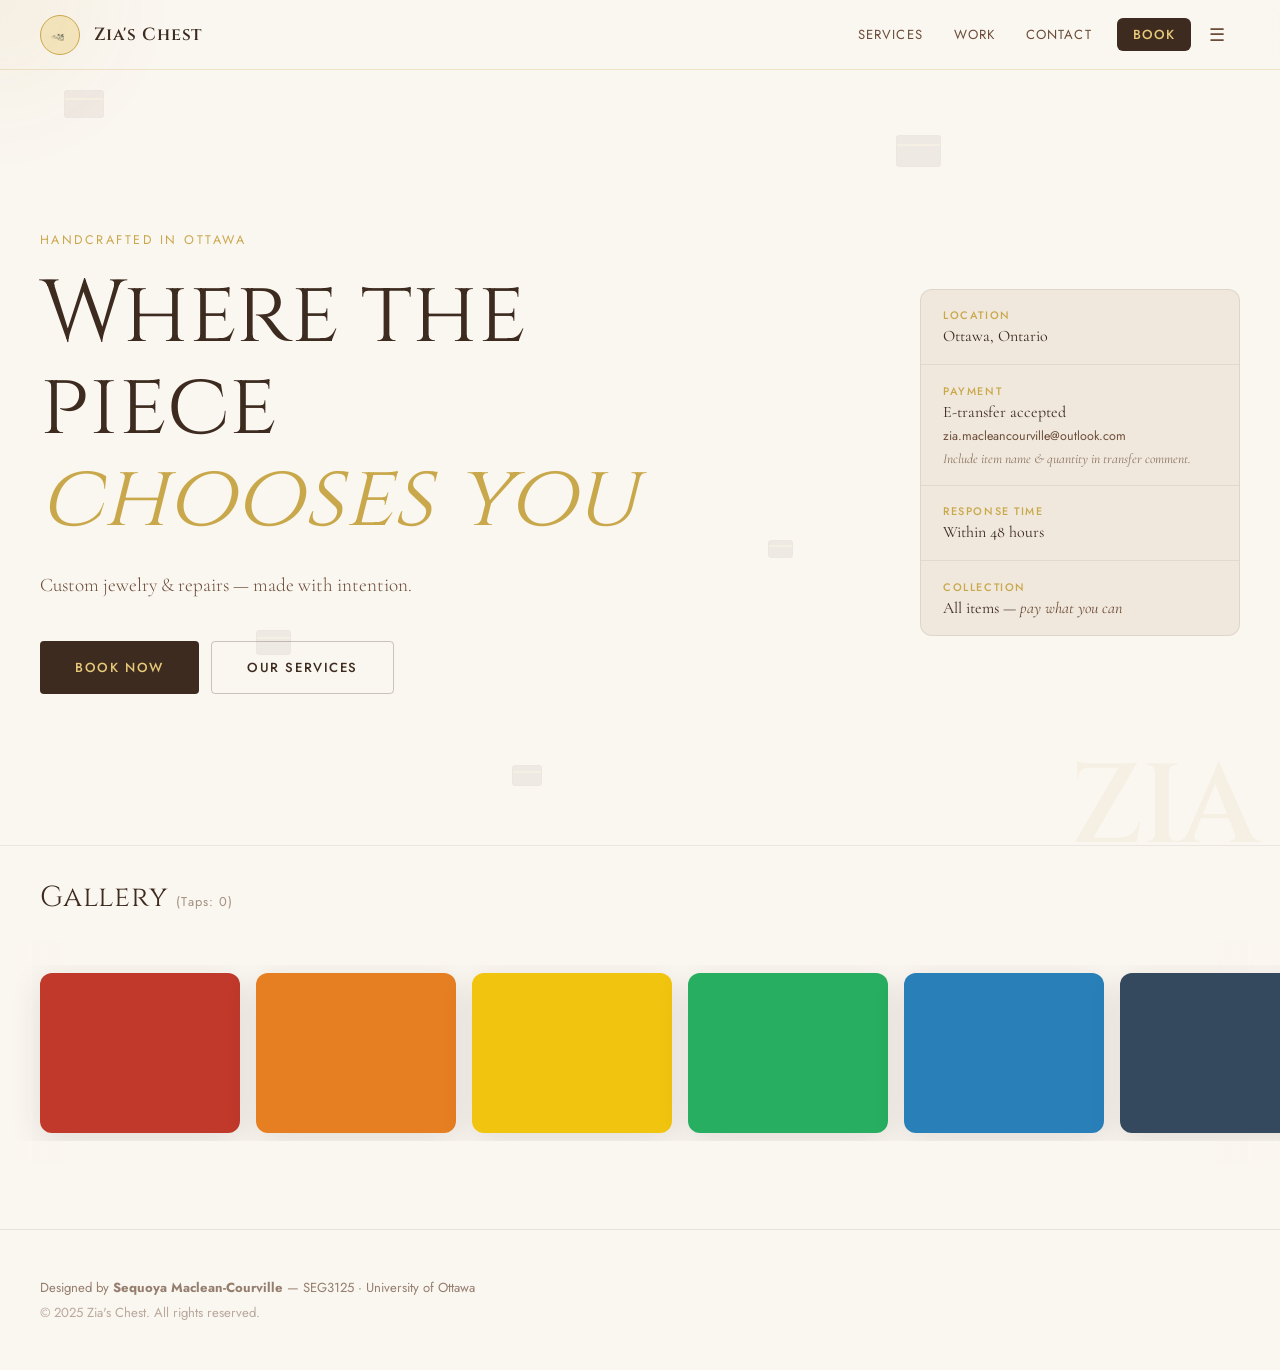
==== commit 37c17770: "removed the payment card, added to the layput" ====
--- a/main.html
+++ b/main.html
@@ -41,37 +41,48 @@
       </nav>
     </header>
 
-    <!-- HERO -->
-    <section class="hero">
-      <div class="hero-content">
-        <p class="hero-eyebrow">Handcrafted in Ottawa</p>
-        <h1 class="hero-title">Where the piece<br><em>chooses you</em></h1>
-        <p class="hero-sub">Custom jewelry, repairs & wearable art — made with intention.</p>
-        <button class="cta-btn" data-modal="booking">Book a Consultation</button>
-      </div>
-    </section>
-
-    <!-- PRICING -->
-    <section class="pricing-section">
-      <h2 class="section-title">Current Collection</h2>
-      <div class="pricing-row">
-        <div class="price-card">
-          <span class="price-label">All current items</span>
-          <span class="price-amount">$10</span>
-          <span class="price-note">Pay what you can ✦</span>
-        </div>
-      </div>
-    </section>
-
-    <!-- PAYMENT -->
-    <section class="payment-section">
-      <h2 class="section-title">Payment</h2>
-      <div class="payment-card">
-        <p>We accept <strong>e-transfer</strong></p>
-        <p class="payment-email">zia.macleancourville@outlook.com</p>
-        <p class="payment-note">Include item name & quantity in your transfer comment.</p>
-      </div>
-    </section>
+    <!-- TWO-COLUMN: Hero left, Info right -->
+    <div class="above-fold">
+
+      <!-- LEFT: Hero -->
+      <section class="hero">
+        <div class="hero-content">
+          <p class="hero-eyebrow">Handcrafted in Ottawa</p>
+          <h1 class="hero-title">Where the piece<br><em>chooses you</em></h1>
+          <p class="hero-sub">Custom jewelry & repairs — made with intention.</p>
+          <div class="hero-actions">
+            <button class="cta-btn" data-modal="booking">Book Now</button>
+            <button class="cta-btn cta-secondary" data-modal="services">Our Services</button>
+          </div>
+        </div>
+      </section>
+
+      <!-- RIGHT: Quick info -->
+      <aside class="hero-aside">
+        <div class="info-block">
+          <p class="info-label">Location</p>
+          <p class="info-value">Ottawa, Ontario</p>
+        </div>
+        <div class="info-divider"></div>
+        <div class="info-block">
+          <p class="info-label">Payment</p>
+          <p class="info-value">E-transfer accepted</p>
+          <p class="info-sub">zia.macleancourville@outlook.com</p>
+          <p class="info-note">Include item name & quantity in transfer comment.</p>
+        </div>
+        <div class="info-divider"></div>
+        <div class="info-block">
+          <p class="info-label">Response Time</p>
+          <p class="info-value">Within 48 hours</p>
+        </div>
+        <div class="info-divider"></div>
+        <div class="info-block">
+          <p class="info-label">Collection</p>
+          <p class="info-value">All items — <em>pay what you can</em></p>
+        </div>
+      </aside>
+
+    </div>
 
     <!-- GALLERY -->
     <section class="photos">
@@ -89,10 +100,10 @@
             <div class="photo-item" style="background:#e91e8c;" data-title="Rose Quartz" data-price="$10" data-desc="Soft romantic pink."></div>
             <div class="photo-item" style="background:#795548;" data-title="Tiger Eye" data-price="$10" data-desc="Earthy natural brown."></div>
             <!-- Duplicates for seamless loop -->
-            <div class="photo-item" style="background:#c0392b;"></div>
-            <div class="photo-item" style="background:#e67e22;"></div>
-            <div class="photo-item" style="background:#f1c40f;"></div>
-            <div class="photo-item" style="background:#27ae60;"></div>
+            <div class="photo-item" style="background:#c0392b;" data-title="Ruby Gem" data-price="$10" data-desc="A brilliant red stone."></div>
+            <div class="photo-item" style="background:#e67e22;" data-title="Amber Glow" data-price="$10" data-desc="Warm orange hues."></div>
+            <div class="photo-item" style="background:#f1c40f;" data-title="Sun Citrine" data-price="$10" data-desc="Bright yellow sparkles."></div>
+            <div class="photo-item" style="background:#27ae60;" data-title="Emerald Cut" data-price="$10" data-desc="Deep forest green gem."></div>
           </div>
         </div>
       </div>
@@ -276,19 +287,19 @@
         <div class="contact-form-grid">
           <div class="input-group">
             <label>First Name</label>
-            <input type="text" id="booking-firstname" placeholder="Amara">
+            <input type="text" id="booking-firstname" placeholder="">
           </div>
           <div class="input-group">
             <label>Last Name</label>
-            <input type="text" id="booking-lastname" placeholder="Osei">
+            <input type="text" id="booking-lastname" placeholder="">
           </div>
           <div class="input-group full-width">
             <label>Email Address</label>
-            <input type="email" id="booking-email" placeholder="you@example.com">
+            <input type="email" id="booking-email" placeholder="">
           </div>
           <div class="input-group full-width">
             <label>Phone (optional)</label>
-            <input type="tel" id="booking-phone" placeholder="+1 (613) 000-0000">
+            <input type="tel" id="booking-phone" placeholder="">
           </div>
         </div>
         <div class="step-nav">
--- a/main.css
+++ b/main.css
@@ -241,80 +241,100 @@
 }
 
 /* ══════════════════════════════════════
-   PRICING
-══════════════════════════════════════ */
-.pricing-section {
-  padding: 4rem 2.5rem 2rem;
-}
-
-.pricing-row {
-  display: flex;
-  gap: 1.5rem;
+   ABOVE FOLD — two-column layout
+══════════════════════════════════════ */
+.above-fold {
+  display: grid;
+  grid-template-columns: 1fr 320px;
+  gap: 2rem;
+  padding: 0 2.5rem;
+  min-height: 85vh;
+  align-items: center;
+  border-bottom: 1px solid rgba(61,43,31,0.08);
+}
+
+.hero {
+  padding: 4rem 0;
+}
+
+.hero-actions {
+  display: flex;
+  gap: 0.75rem;
   flex-wrap: wrap;
 }
 
-.price-card {
-  background: var(--gold-pale);
-  border: 1px solid rgba(201,168,76,0.3);
+.cta-secondary {
+  background: transparent;
+  color: var(--walnut);
+  border: 1.5px solid rgba(61,43,31,0.25) !important;
+}
+
+.cta-secondary:hover {
+  border-color: var(--walnut) !important;
+  background: rgba(61,43,31,0.05);
+  transform: translateY(-2px);
+  box-shadow: none;
+}
+
+/* Right column info blocks */
+.hero-aside {
+  display: flex;
+  flex-direction: column;
+  border: 1px solid rgba(61,43,31,0.1);
   border-radius: var(--radius);
-  padding: 1.5rem 2rem;
+  overflow: hidden;
+  background: var(--cream-dark);
+}
+
+.info-block {
+  padding: 1.1rem 1.4rem;
   display: flex;
   flex-direction: column;
-  gap: 0.4rem;
-  min-width: 200px;
-}
-
-.price-label {
-  font-family: var(--font-ui);
-  font-size: 0.8rem;
-  letter-spacing: 0.1em;
+  gap: 0.2rem;
+}
+
+.info-divider {
+  height: 1px;
+  background: rgba(61,43,31,0.08);
+  flex-shrink: 0;
+}
+
+.info-label {
+  font-family: var(--font-ui);
+  font-size: 0.68rem;
+  letter-spacing: 0.14em;
   text-transform: uppercase;
-  color: var(--walnut-mid);
-}
-
-.price-amount {
-  font-family: var(--font-display);
-  font-size: 2.5rem;
-  color: var(--walnut);
-}
-
-.price-note {
+  color: var(--gold);
+  font-weight: 500;
+}
+
+.info-value {
+  font-family: var(--font-body);
+  font-size: 1rem;
+  color: var(--walnut);
+  font-weight: 400;
+}
+
+.info-value em {
+  color: var(--walnut-mid);
+}
+
+.info-sub {
+  font-family: var(--font-ui);
+  font-size: 0.78rem;
+  color: var(--walnut-mid);
+  margin-top: 0.1rem;
+}
+
+.info-note {
   font-family: var(--font-body);
   font-style: italic;
-  font-size: 0.95rem;
-  color: var(--walnut-mid);
-}
-
-/* ══════════════════════════════════════
-   PAYMENT
-══════════════════════════════════════ */
-.payment-section {
-  padding: 2rem 2.5rem 4rem;
-}
-
-.payment-card {
-  background: var(--cream-dark);
-  border-radius: var(--radius);
-  padding: 1.5rem 2rem;
-  display: flex;
-  flex-direction: column;
-  gap: 0.5rem;
-  max-width: 480px;
-  border: 1px solid rgba(61,43,31,0.08);
-}
-
-.payment-email {
-  font-family: var(--font-ui);
-  font-size: 0.9rem;
-  color: var(--gold);
-  letter-spacing: 0.02em;
-}
-
-.payment-note {
-  font-style: italic;
-  color: var(--walnut-mid);
-  font-size: 0.95rem;
-}
+  font-size: 0.85rem;
+  color: var(--walnut-mid);
+  opacity: 0.75;
+  margin-top: 0.15rem;
+}
+
 
 /* ══════════════════════════════════════
    GALLERY
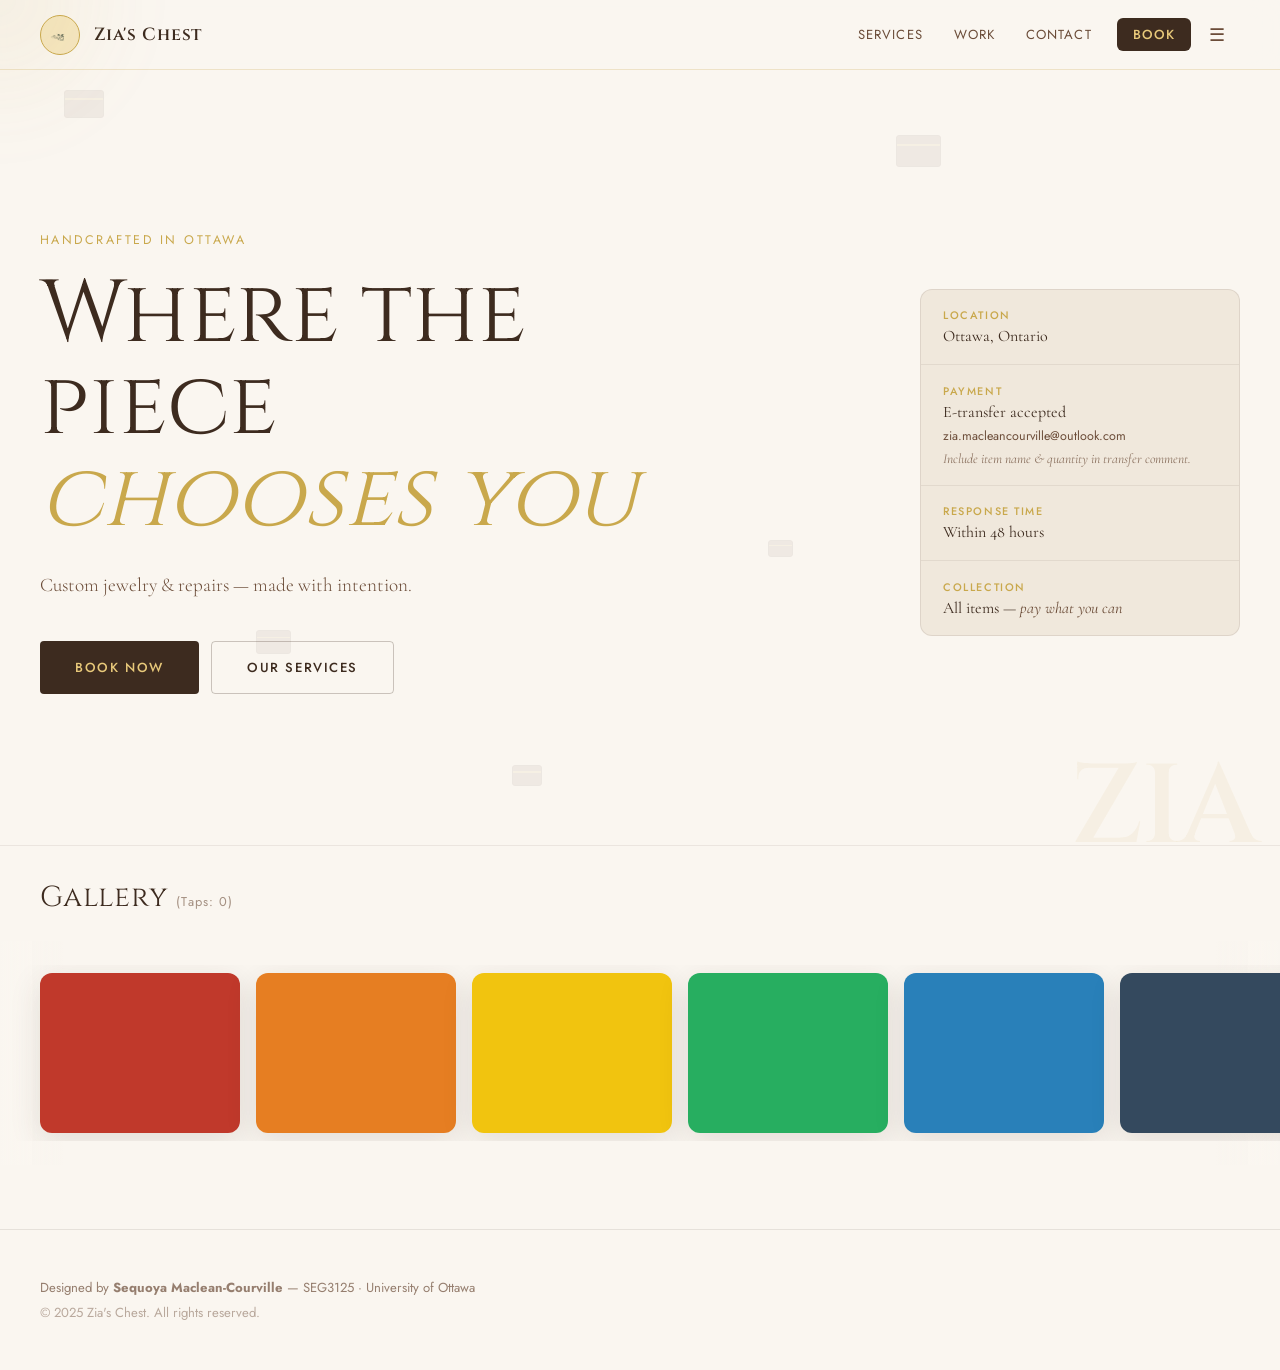
==== commit 1a875390: "cleaned step 2 of booking process to go through app called 'Calendly' it will make the boooking auto" ====
--- a/main.html
+++ b/main.html
@@ -210,10 +210,6 @@
         <div class="step-dot active" data-step="1"></div>
         <div class="step-line"></div>
         <div class="step-dot" data-step="2"></div>
-        <div class="step-line"></div>
-        <div class="step-dot" data-step="3"></div>
-        <div class="step-line"></div>
-        <div class="step-dot" data-step="4"></div>
       </div>
 
       <!-- STEP 1: Service Selection -->
@@ -248,77 +244,19 @@
         </div>
       </div>
 
-      <!-- STEP 2: Date & Time -->
+      <!-- STEP 2: Calendly -->
       <div class="booking-step" id="step-2">
-        <h2 class="modal-title">Pick a Date & Time</h2>
-        <p class="modal-sub">Consultations are 30–60 minutes.</p>
-        <div class="datetime-grid">
-          <div class="input-group">
-            <label>Preferred Date</label>
-            <input type="date" id="booking-date" min="">
-          </div>
-          <div class="input-group">
-            <label>Preferred Time</label>
-            <select id="booking-time">
-              <option value="">Select a time</option>
-              <option>10:00 AM</option>
-              <option>11:00 AM</option>
-              <option>1:00 PM</option>
-              <option>2:00 PM</option>
-              <option>3:00 PM</option>
-              <option>4:00 PM</option>
-            </select>
-          </div>
-          <div class="input-group full-width">
-            <label>Notes (optional)</label>
-            <textarea id="booking-notes" placeholder="Tell Zia a bit about what you have in mind..."></textarea>
-          </div>
+        <h2 class="modal-title">Choose a Time</h2>
+        <p class="modal-sub">Select a date and time that works for you.</p>
+        <div class="calendly-wrapper">
+          <div class="calendly-inline-widget" id="calendlyWidget" data-url="https://calendly.com/zia-chest/30min" style="min-width:300px;height:500px;"></div>
         </div>
         <div class="step-nav">
           <button class="step-btn back-btn" data-target="1">← Back</button>
-          <button class="step-btn next-btn" id="next-2" disabled>Next →</button>
-        </div>
-      </div>
-
-      <!-- STEP 3: Contact Info -->
-      <div class="booking-step" id="step-3">
-        <h2 class="modal-title">Your Information</h2>
-        <p class="modal-sub">So Zia knows how to reach you.</p>
-        <div class="contact-form-grid">
-          <div class="input-group">
-            <label>First Name</label>
-            <input type="text" id="booking-firstname" placeholder="">
-          </div>
-          <div class="input-group">
-            <label>Last Name</label>
-            <input type="text" id="booking-lastname" placeholder="">
-          </div>
-          <div class="input-group full-width">
-            <label>Email Address</label>
-            <input type="email" id="booking-email" placeholder="">
-          </div>
-          <div class="input-group full-width">
-            <label>Phone (optional)</label>
-            <input type="tel" id="booking-phone" placeholder="">
-          </div>
-        </div>
-        <div class="step-nav">
-          <button class="step-btn back-btn" data-target="2">← Back</button>
-          <button class="step-btn next-btn" id="next-3" disabled>Next →</button>
-        </div>
-      </div>
-
-      <!-- STEP 4: Confirmation -->
-      <div class="booking-step" id="step-4">
-        <div class="confirm-icon">✦</div>
-        <h2 class="modal-title">You're all set!</h2>
-        <p class="modal-sub">Here's a summary of your booking request.</p>
-        <div class="confirm-summary" id="confirmSummary"></div>
-        <p class="confirm-note">Zia will reach out within 48 hours to confirm your appointment.</p>
-        <div class="step-nav centered">
-          <button class="step-btn cta-confirm" id="confirmBtn">Send Request ✦</button>
-        </div>
-      </div>
+        </div>
+      </div>
+
+
 
     </div>
   </div>
@@ -338,6 +276,7 @@
     </div>
   </div>
 
+  <script src="https://assets.calendly.com/assets/external/widget.js" async></script>
   <script src="main.js"></script>
 </body>
 </html>
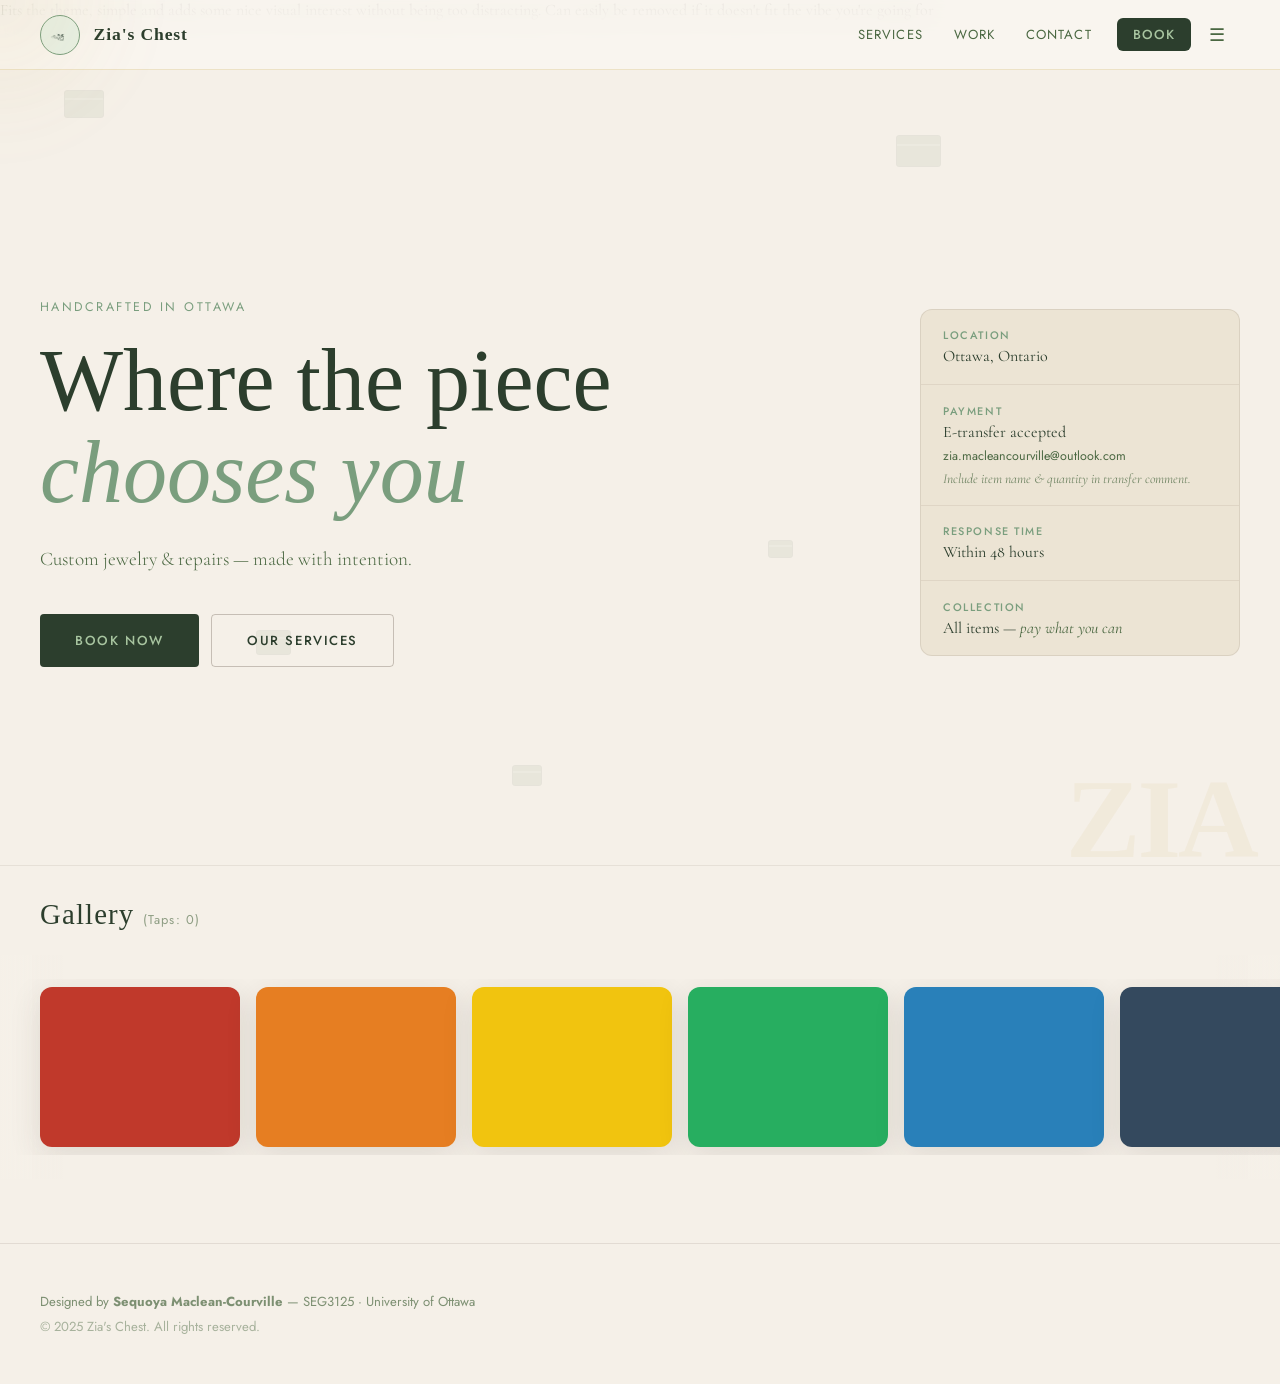
==== commit 695bd067: "changed the color pallet and typographie" ====
--- a/main.html
+++ b/main.html
@@ -14,7 +14,7 @@
   <div class="background-image"></div>
   <div class="cursor-glow"></div>
 
-  <!-- Floating decorative chests -->
+  <!-- Floating decorative chests --> Fits the theme, simple and adds some nice visual interest without being too distracting. Can easily be removed if it doesn't fit the vibe you're going for 
   <div class="floating-chest" style="--size:40px; --top:10%; --left:5%; --speed:6s;"></div>
   <div class="floating-chest" style="--size:30px; --top:40%; --left:80%; --speed:4s;"></div>
   <div class="floating-chest" style="--size:35px; --top:70%; --left:20%; --speed:5s;"></div>
--- a/main.css
+++ b/main.css
@@ -4,18 +4,18 @@
 ═══════════════════════════════════════ */
 
 :root {
-  --cream:       #faf6f0;
-  --cream-dark:  #f0e8dc;
-  --gold:        #c9a84c;
-  --gold-light:  #e8c97a;
-  --gold-pale:   #f5e6c0;
-  --walnut:      #3d2b1f;
-  --walnut-mid:  #6b4c38;
+  --cream:       #f5f0e8;
+  --cream-dark:  #ece4d4;
+  --sage:        #7a9e7e;
+  --sage-light:  #a8c5a0;
+  --sage-pale:   #e8f0e4;
+  --forest:      #2c3e2d;
+  --forest-mid:  #4a6741;
   --blush:       #d4a0a0;
   --ink:         #1a120b;
   --mist:        rgba(250,246,240,0.85);
 
-  --font-display: 'Cinzel', serif;
+  --font-display: 'Playfair Display', serif;
   --font-body:    'Cormorant Garamond', serif;
   --font-ui:      'Jost', sans-serif;
 
@@ -92,8 +92,8 @@
   width: 40px;
   height: 40px;
   border-radius: 50%;
-  background: var(--gold-pale);
-  border: 1.5px solid var(--gold);
+  background: var(--sage-pale);
+  border: 1.5px solid var(--sage);
   overflow: hidden;
   display: flex;
   align-items: center;
@@ -111,7 +111,7 @@
   font-family: var(--font-display);
   font-size: 1.1rem;
   font-weight: 600;
-  color: var(--walnut);
+  color: var(--forest);
   letter-spacing: 0.05em;
 }
 
@@ -127,7 +127,7 @@
   font-weight: 400;
   letter-spacing: 0.08em;
   text-transform: uppercase;
-  color: var(--walnut-mid);
+  color: var(--forest-mid);
   padding: 0.5rem 0.85rem;
   cursor: pointer;
   border-radius: 6px;
@@ -136,13 +136,13 @@
 }
 
 .header-item:hover {
-  color: var(--walnut);
+  color: var(--forest);
   background: rgba(201,168,76,0.1);
 }
 
 .book-btn {
-  background: var(--walnut);
-  color: var(--gold-light) !important;
+  background: var(--forest);
+  color: var(--sage-light) !important;
   border-radius: 6px;
   padding: 0.45rem 1rem;
   margin-left: 0.5rem;
@@ -151,8 +151,8 @@
 }
 
 .book-btn:hover {
-  background: var(--walnut-mid) !important;
-  color: var(--gold-light) !important;
+  background: var(--forest-mid) !important;
+  color: var(--sage-light) !important;
   transform: translateY(-1px);
 }
 
@@ -179,7 +179,7 @@
   font-weight: 400;
   letter-spacing: 0.2em;
   text-transform: uppercase;
-  color: var(--gold);
+  color: var(--sage);
   margin-bottom: 1.2rem;
 }
 
@@ -188,20 +188,20 @@
   font-size: clamp(3rem, 7vw, 5.5rem);
   font-weight: 400;
   line-height: 1.05;
-  color: var(--walnut);
+  color: var(--forest);
   margin-bottom: 1.5rem;
 }
 
 .hero-title em {
   font-style: italic;
-  color: var(--gold);
+  color: var(--sage);
 }
 
 .hero-sub {
   font-family: var(--font-body);
   font-size: 1.2rem;
   font-weight: 300;
-  color: var(--walnut-mid);
+  color: var(--forest-mid);
   line-height: 1.6;
   margin-bottom: 2.5rem;
   max-width: 440px;
@@ -213,8 +213,8 @@
   letter-spacing: 0.12em;
   text-transform: uppercase;
   font-weight: 500;
-  background: var(--walnut);
-  color: var(--gold-light);
+  background: var(--forest);
+  color: var(--sage-light);
   border: none;
   padding: 1rem 2.2rem;
   border-radius: 4px;
@@ -223,7 +223,7 @@
 }
 
 .cta-btn:hover {
-  background: var(--walnut-mid);
+  background: var(--forest-mid);
   transform: translateY(-2px);
   box-shadow: 0 8px 24px rgba(61,43,31,0.2);
 }
@@ -235,7 +235,7 @@
   font-family: var(--font-display);
   font-size: 1.8rem;
   font-weight: 400;
-  color: var(--walnut);
+  color: var(--forest);
   margin-bottom: 1.5rem;
   letter-spacing: 0.04em;
 }
@@ -265,12 +265,12 @@
 
 .cta-secondary {
   background: transparent;
-  color: var(--walnut);
+  color: var(--forest);
   border: 1.5px solid rgba(61,43,31,0.25) !important;
 }
 
 .cta-secondary:hover {
-  border-color: var(--walnut) !important;
+  border-color: var(--forest) !important;
   background: rgba(61,43,31,0.05);
   transform: translateY(-2px);
   box-shadow: none;
@@ -304,25 +304,25 @@
   font-size: 0.68rem;
   letter-spacing: 0.14em;
   text-transform: uppercase;
-  color: var(--gold);
+  color: var(--sage);
   font-weight: 500;
 }
 
 .info-value {
   font-family: var(--font-body);
   font-size: 1rem;
-  color: var(--walnut);
+  color: var(--forest);
   font-weight: 400;
 }
 
 .info-value em {
-  color: var(--walnut-mid);
+  color: var(--forest-mid);
 }
 
 .info-sub {
   font-family: var(--font-ui);
   font-size: 0.78rem;
-  color: var(--walnut-mid);
+  color: var(--forest-mid);
   margin-top: 0.1rem;
 }
 
@@ -330,12 +330,19 @@
   font-family: var(--font-body);
   font-style: italic;
   font-size: 0.85rem;
-  color: var(--walnut-mid);
+  color: var(--forest-mid);
   opacity: 0.75;
   margin-top: 0.15rem;
 }
 
 
+.calendly-wrapper {
+  margin: 1rem 0;
+  border-radius: var(--radius);
+  overflow: hidden;
+  border: 1px solid rgba(61,43,31,0.1);
+}
+
 /* ══════════════════════════════════════
    GALLERY
 ══════════════════════════════════════ */
@@ -351,7 +358,7 @@
   font-family: var(--font-ui);
   font-size: 0.8rem;
   font-weight: 400;
-  color: var(--walnut-mid);
+  color: var(--forest-mid);
   opacity: 0.6;
 }
 
@@ -409,7 +416,7 @@
 .site-footer p {
   font-family: var(--font-ui);
   font-size: 0.82rem;
-  color: var(--walnut-mid);
+  color: var(--forest-mid);
   opacity: 0.7;
 }
 
@@ -441,8 +448,8 @@
   height: calc(var(--size) * 0.7);
   top: var(--top);
   left: var(--left);
-  background: var(--walnut-mid);
-  border: 1.5px solid var(--walnut);
+  background: var(--forest-mid);
+  border: 1.5px solid var(--forest);
   border-radius: 3px;
   opacity: 0.07;
   z-index: 0;
@@ -457,7 +464,7 @@
   left: 0;
   width: 100%;
   height: 1.5px;
-  background: var(--gold);
+  background: var(--sage);
 }
 
 @keyframes floatDrift {
@@ -530,14 +537,14 @@
   background: none;
   border: none;
   font-size: 1.8rem;
-  color: var(--walnut-mid);
+  color: var(--forest-mid);
   cursor: pointer;
   line-height: 1;
   transition: color 0.2s, transform 0.2s;
 }
 
 .modal-close:hover {
-  color: var(--walnut);
+  color: var(--forest);
   transform: scale(1.1);
 }
 
@@ -545,7 +552,7 @@
   font-family: var(--font-display);
   font-size: 1.9rem;
   font-weight: 400;
-  color: var(--walnut);
+  color: var(--forest);
   margin-bottom: 0.5rem;
   letter-spacing: 0.03em;
 }
@@ -553,7 +560,7 @@
 .modal-sub {
   font-family: var(--font-body);
   font-size: 1.05rem;
-  color: var(--walnut-mid);
+  color: var(--forest-mid);
   font-style: italic;
   margin-bottom: 2rem;
 }
@@ -566,7 +573,7 @@
 }
 
 .service-card {
-  background: var(--gold-pale);
+  background: var(--sage-pale);
   border: 1px solid rgba(201,168,76,0.25);
   border-radius: var(--radius);
   padding: 1.5rem;
@@ -581,21 +588,21 @@
 .service-icon {
   font-size: 1.6rem;
   margin-bottom: 0.75rem;
-  color: var(--gold);
+  color: var(--sage);
 }
 
 .service-card h3 {
   font-family: var(--font-display);
   font-size: 1.05rem;
   font-weight: 600;
-  color: var(--walnut);
+  color: var(--forest);
   margin-bottom: 0.4rem;
 }
 
 .service-card p {
   font-family: var(--font-body);
   font-size: 0.95rem;
-  color: var(--walnut-mid);
+  color: var(--forest-mid);
   line-height: 1.5;
 }
 
@@ -629,7 +636,7 @@
   align-items: flex-start;
   gap: 1.2rem;
   padding: 1.2rem;
-  background: var(--gold-pale);
+  background: var(--sage-pale);
   border-radius: var(--radius);
   border: 1px solid rgba(201,168,76,0.2);
 }
@@ -645,14 +652,14 @@
   font-size: 0.72rem;
   letter-spacing: 0.12em;
   text-transform: uppercase;
-  color: var(--walnut-mid);
+  color: var(--forest-mid);
   margin-bottom: 0.25rem;
 }
 
 .contact-value {
   font-family: var(--font-body);
   font-size: 1.05rem;
-  color: var(--walnut);
+  color: var(--forest);
 }
 
 /* ══════════════════════════════════════
@@ -677,22 +684,22 @@
   justify-content: center;
   font-family: var(--font-ui);
   font-size: 0.75rem;
-  color: var(--walnut-mid);
+  color: var(--forest-mid);
   transition: all 0.3s ease;
   flex-shrink: 0;
 }
 
 .step-dot.active {
-  border-color: var(--gold);
-  background: var(--gold);
-  color: var(--walnut);
+  border-color: var(--sage);
+  background: var(--sage);
+  color: var(--forest);
   font-weight: 600;
 }
 
 .step-dot.done {
-  border-color: var(--walnut);
-  background: var(--walnut);
-  color: var(--gold-light);
+  border-color: var(--forest);
+  background: var(--forest);
+  color: var(--sage-light);
 }
 
 .step-line {
@@ -726,18 +733,18 @@
 
 .booking-service-card:hover {
   border-color: rgba(201,168,76,0.4);
-  background: var(--gold-pale);
+  background: var(--sage-pale);
 }
 
 .booking-service-card.selected {
-  border-color: var(--gold);
-  background: var(--gold-pale);
+  border-color: var(--sage);
+  background: var(--sage-pale);
   box-shadow: 0 0 0 4px rgba(201,168,76,0.15);
 }
 
 .bs-icon {
   font-size: 1.8rem;
-  color: var(--gold);
+  color: var(--sage);
   margin-bottom: 0.6rem;
 }
 
@@ -745,14 +752,14 @@
   font-family: var(--font-display);
   font-size: 1rem;
   font-weight: 600;
-  color: var(--walnut);
+  color: var(--forest);
   margin-bottom: 0.3rem;
 }
 
 .booking-service-card p {
   font-family: var(--font-body);
   font-size: 0.9rem;
-  color: var(--walnut-mid);
+  color: var(--forest-mid);
   font-style: italic;
 }
 
@@ -778,7 +785,7 @@
   font-size: 0.75rem;
   letter-spacing: 0.1em;
   text-transform: uppercase;
-  color: var(--walnut-mid);
+  color: var(--forest-mid);
 }
 
 .input-group input,
@@ -786,7 +793,7 @@
 .input-group textarea {
   font-family: var(--font-body);
   font-size: 1rem;
-  color: var(--walnut);
+  color: var(--forest);
   background: var(--cream-dark);
   border: 1.5px solid rgba(61,43,31,0.12);
   border-radius: 8px;
@@ -799,7 +806,7 @@
 .input-group input:focus,
 .input-group select:focus,
 .input-group textarea:focus {
-  border-color: var(--gold);
+  border-color: var(--sage);
 }
 
 .input-group textarea {
@@ -831,12 +838,12 @@
 }
 
 .next-btn {
-  background: var(--walnut);
-  color: var(--gold-light);
+  background: var(--forest);
+  color: var(--sage-light);
 }
 
 .next-btn:hover:not(:disabled) {
-  background: var(--walnut-mid);
+  background: var(--forest-mid);
   transform: translateY(-1px);
 }
 
@@ -847,32 +854,32 @@
 
 .back-btn {
   background: transparent;
-  color: var(--walnut-mid);
+  color: var(--forest-mid);
   border: 1.5px solid rgba(61,43,31,0.15) !important;
 }
 
 .back-btn:hover {
   border-color: rgba(61,43,31,0.3) !important;
-  color: var(--walnut);
+  color: var(--forest);
 }
 
 /* Confirmation */
 .confirm-icon {
   font-size: 3rem;
-  color: var(--gold);
+  color: var(--sage);
   text-align: center;
   margin-bottom: 1rem;
 }
 
 .confirm-summary {
-  background: var(--gold-pale);
+  background: var(--sage-pale);
   border: 1px solid rgba(201,168,76,0.3);
   border-radius: var(--radius);
   padding: 1.5rem;
   margin: 1.5rem 0;
   font-family: var(--font-body);
   font-size: 1rem;
-  color: var(--walnut);
+  color: var(--forest);
   line-height: 1.8;
 }
 
@@ -880,21 +887,21 @@
   font-family: var(--font-body);
   font-style: italic;
   font-size: 0.95rem;
-  color: var(--walnut-mid);
+  color: var(--forest-mid);
   text-align: center;
   margin-bottom: 1.5rem;
 }
 
 .cta-confirm {
-  background: var(--gold);
-  color: var(--walnut);
+  background: var(--sage);
+  color: var(--forest);
   font-size: 0.9rem;
   padding: 0.9rem 2.5rem;
   letter-spacing: 0.12em;
 }
 
 .cta-confirm:hover {
-  background: var(--gold-light);
+  background: var(--sage-light);
   transform: translateY(-2px);
   box-shadow: 0 8px 24px rgba(201,168,76,0.3);
 }
@@ -912,7 +919,7 @@
 
 .item-modal-info {
   flex: 1;
-  background: var(--gold-pale);
+  background: var(--sage-pale);
   padding: 2.5rem;
   display: flex;
   flex-direction: column;
@@ -923,17 +930,17 @@
 .item-modal-info h3 {
   font-family: var(--font-display);
   font-size: 1.4rem;
-  color: var(--walnut);
+  color: var(--forest);
 }
 
 .item-modal-info p {
   font-family: var(--font-body);
   font-style: italic;
-  color: var(--walnut-mid);
+  color: var(--forest-mid);
 }
 
 .item-modal-price {
   font-family: var(--font-display);
   font-size: 2rem;
-  color: var(--walnut);
+  color: var(--forest);
 }
